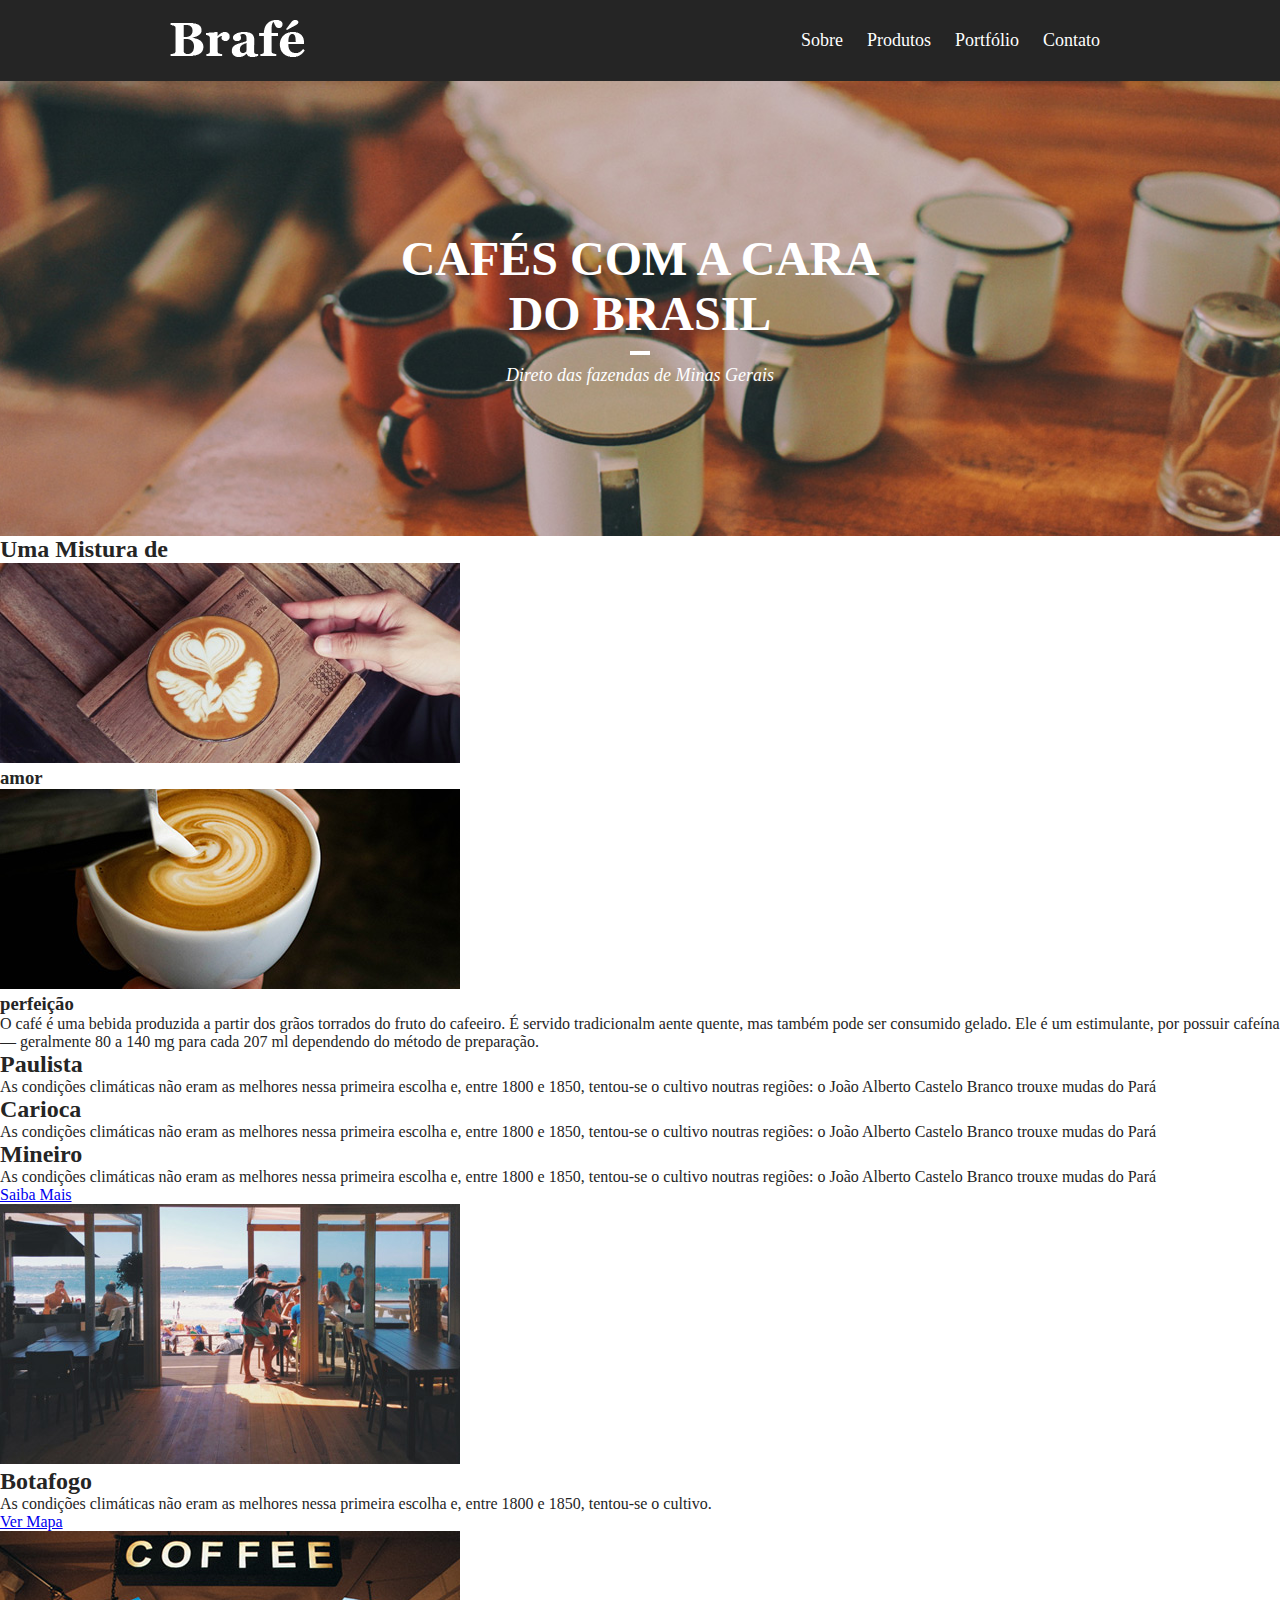
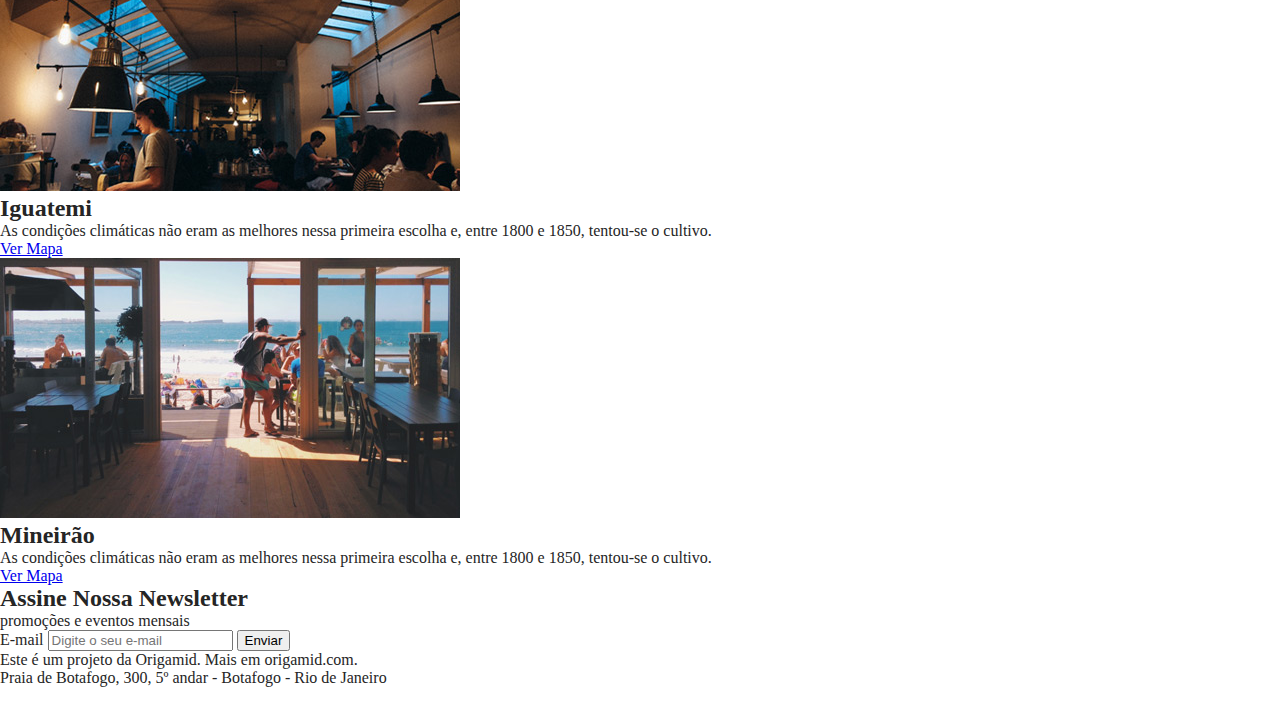
==== project2-web/index.html @ d0d97dfd "change css" ====
<!DOCTYPE html>
<html lang="pt-br">
<head>
    <meta charset="utf-8">
    <meta name="viewport" content="width=device-width, initial-scale=1.0">
    <link rel="stylesheet" type="text/css" href="css/style.css">
    <title>Brafé 1</title>
</head>
<body>
    <header class="menu">
        <div class="menu-container">
            <a href="#" class="menu-logo">
                <img src="img/brafe.png" alt="Brafé">
            </a>
            <nav class="menu-nav">
                <ul>
                    <li><a href="#">Sobre</a></li>
                    <li><a href="#">Produtos</a></li>
                    <li><a href="#">Portfólio</a></li>
                    <li><a href="#">Contato</a></li>
                </ul>
            </nav>
        </div>
    </header>

    <main class="intro">
        <h1>Cafés com a cara<br>do Brasil</h1>
        <p>Direto das fazendas de Minas Gerais</p>
    </main>

    <section>
        <h2>Uma Mistura de</h2>
        <div>
            <div>
                <img src="img/cafe-1.jpg" alt="">
                <h3>amor</h3>
            </div>
            <div>
                <img src="img/cafe-2.jpg" alt="">
                <h3>perfeição</h3>
            </div>
        </div>
        <p>O café é uma bebida produzida a partir dos grãos torrados do fruto do cafeeiro. É servido tradicionalm aente quente, mas também pode ser consumido gelado. Ele é um estimulante, por possuir cafeína — geralmente 80 a 140 mg para cada 207 ml dependendo do método de preparação.</p>
    </section>

    <section>
        <div>
            <div>
                <h2>Paulista</h2>
                <p>As condições climáticas não eram as melhores nessa primeira escolha e, entre 1800 e 1850, tentou-se o cultivo noutras regiões: o João Alberto Castelo Branco trouxe mudas do Pará</p>
            </div>
            <div>
                <h2>Carioca</h2>
                <p>As condições climáticas não eram as melhores nessa primeira escolha e, entre 1800 e 1850, tentou-se o cultivo noutras regiões: o João Alberto Castelo Branco trouxe mudas do Pará</p>
            </div>
            <div>
                <h2>Mineiro</h2>
                <p>As condições climáticas não eram as melhores nessa primeira escolha e, entre 1800 e 1850, tentou-se o cultivo noutras regiões: o João Alberto Castelo Branco trouxe mudas do Pará</p>
            </div>
            <a href="#">Saiba Mais</a>
        </div>
    </section>

    <section>
        <div>
            <img src="img/botafogo.jpg" alt="Brafé unidade Botafogo">
            <div>
                <h2>Botafogo</h2>
                <p>As condições climáticas não eram as melhores nessa primeira escolha e, entre 1800 e 1850, tentou-se o cultivo.</p>
                <a href="#">Ver Mapa</a>
            </div>
        </div>

        <div>
            <img src="img/iguatemi.jpg" alt="Brafé unidade Iguatemi">
            <div>
                <h2>Iguatemi</h2>
                <p>As condições climáticas não eram as melhores nessa primeira escolha e, entre 1800 e 1850, tentou-se o cultivo.</p>
                <a href="#">Ver Mapa</a>
            </div>
        </div>
        
        <div>
            <img src="img/botafogo.jpg" alt="Brafé unidade Mineirão">
            <div>
                <h2>Mineirão</h2>
                <p>As condições climáticas não eram as melhores nessa primeira escolha e, entre 1800 e 1850, tentou-se o cultivo.</p>
                <a href="#">Ver Mapa</a>
            </div>
        </div>
    </section>

    <section>
        <div>
            <div>
                <h2>Assine Nossa Newsletter</h2>
                <p>promoções e eventos mensais</p>
            </div>
            <form action="">
                <label for="E-mail">E-mail</label>
                <input type="text" placeholder="Digite o seu e-mail">
                <button type="submit">Enviar</button>
            </form>
        </div>
    </section>

    <footer>
        <div>
            <div>
                <p>Este é um projeto da Origamid. Mais em origamid.com.<br>Praia de Botafogo, 300, 5º andar - Botafogo - Rio de Janeiro</p>
                <img src="img/brafe.png" alt="Brafé">
            </div>
        </div>
    </footer>

</body>
</html>
---- project2-web/css/style.css ----
/* Reset */

body, h1, h2, h3, p, ul {
    padding: 0px;
    margin: 0px;
}

body {
    font-family: Georgia, 'Times New Roman', Times, serif;
    color: #252525;
}

/* Menu */

.menu {
    background: #252525;
    padding: 20px 0;
}

.menu-container {
   max-width: 960px;
   margin: 0 auto;
}

.menu-container::after, .menu-container::before {
    content: '';
    display: table;
    clear: both;
}

.menu-logo{
    display: block;
    float: left;
    margin-left: 10px;
}

.menu-nav {
    float: right;
    margin-right: 10px;
}

.menu-nav li {
    display: inline-block;
}

.menu-nav a {
    display: block;
    padding: 10px;
    text-decoration: none;
    color: #fff;
    font-size: 1.125em;
}

/* Intro */

.intro {
    background: url("../img/bg-intro.jpg") no-repeat center center;
    background-size: cover;
    padding: 150px 0;
    text-align: center;
    color: #FFF;
}

.intro h1 {
    text-transform: uppercase;
    font-size: 3em;
}

.intro h1::after {
    content: '';
    display: block;
    width: 20px;
    height: 4px;
    background: #FFF;
    margin: 10px auto;
}

.intro p {
    font-style: italic;
    font-size: 1.125em;
}
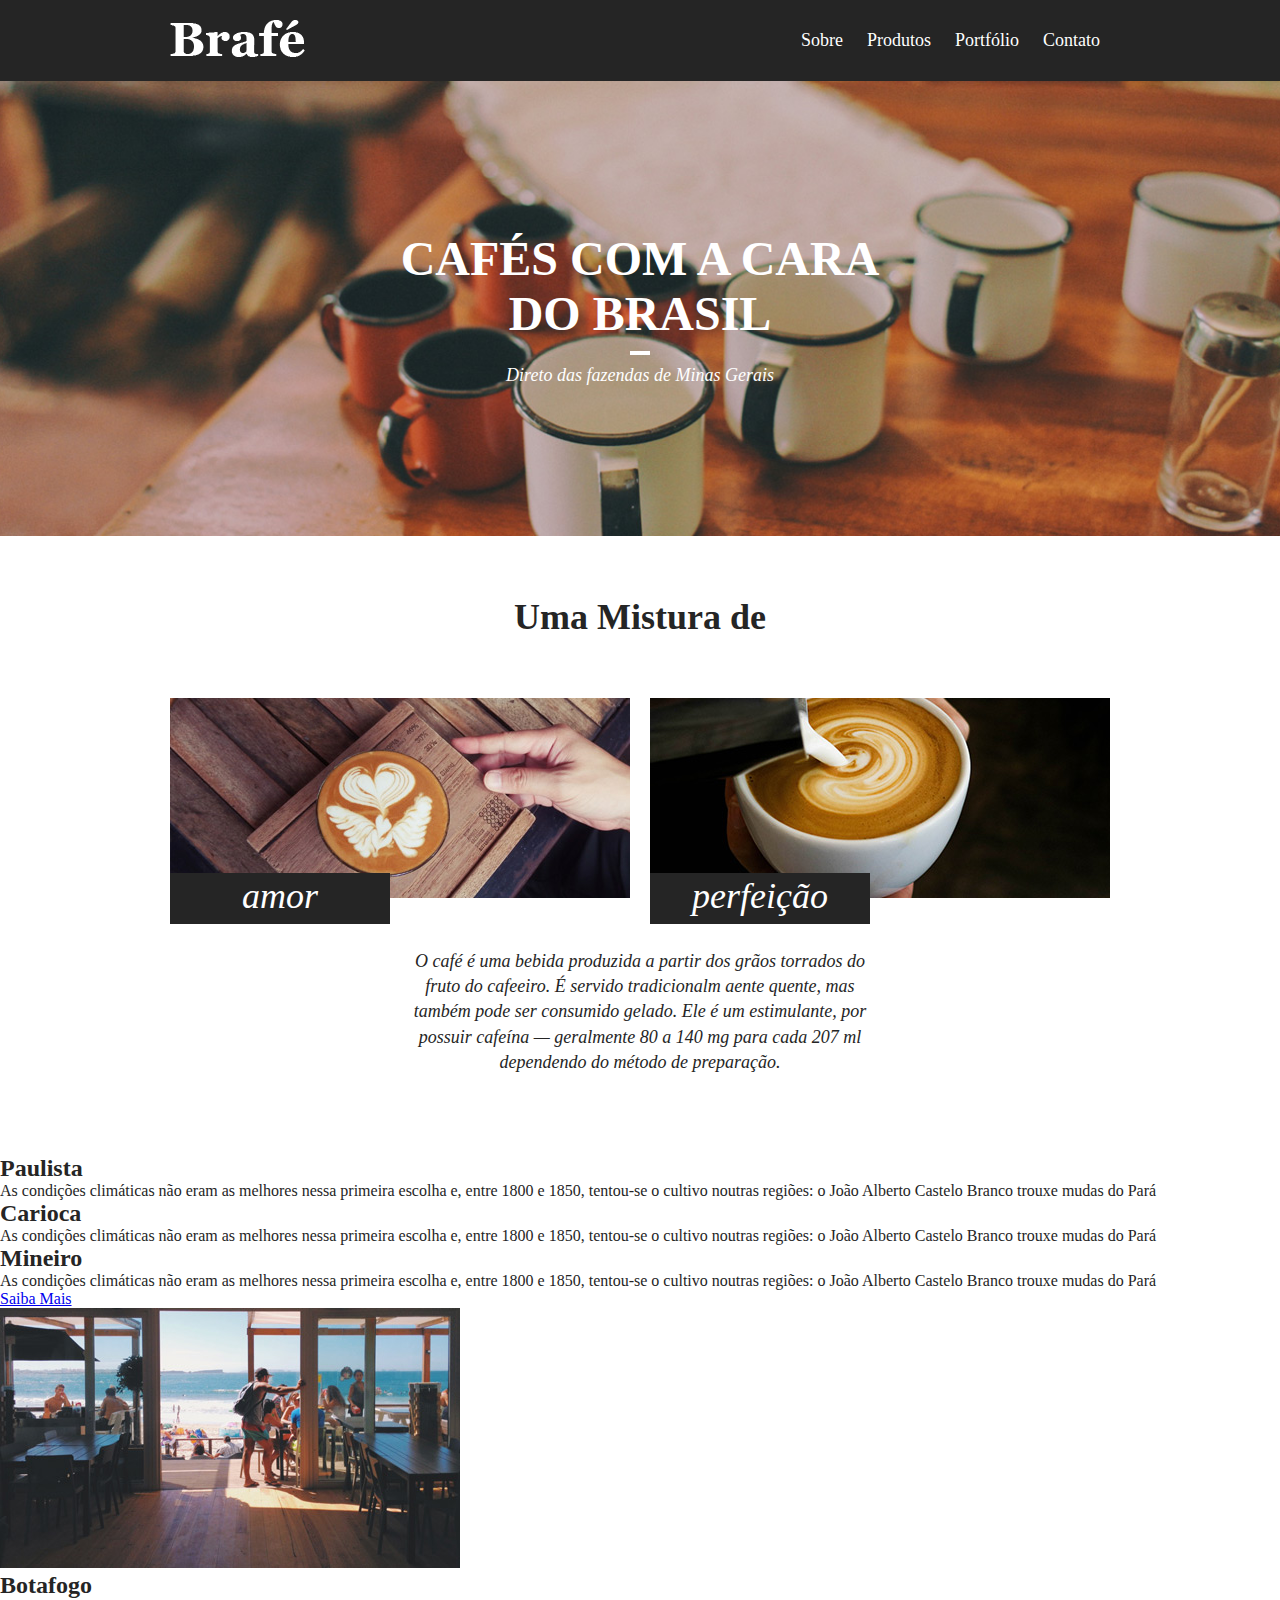
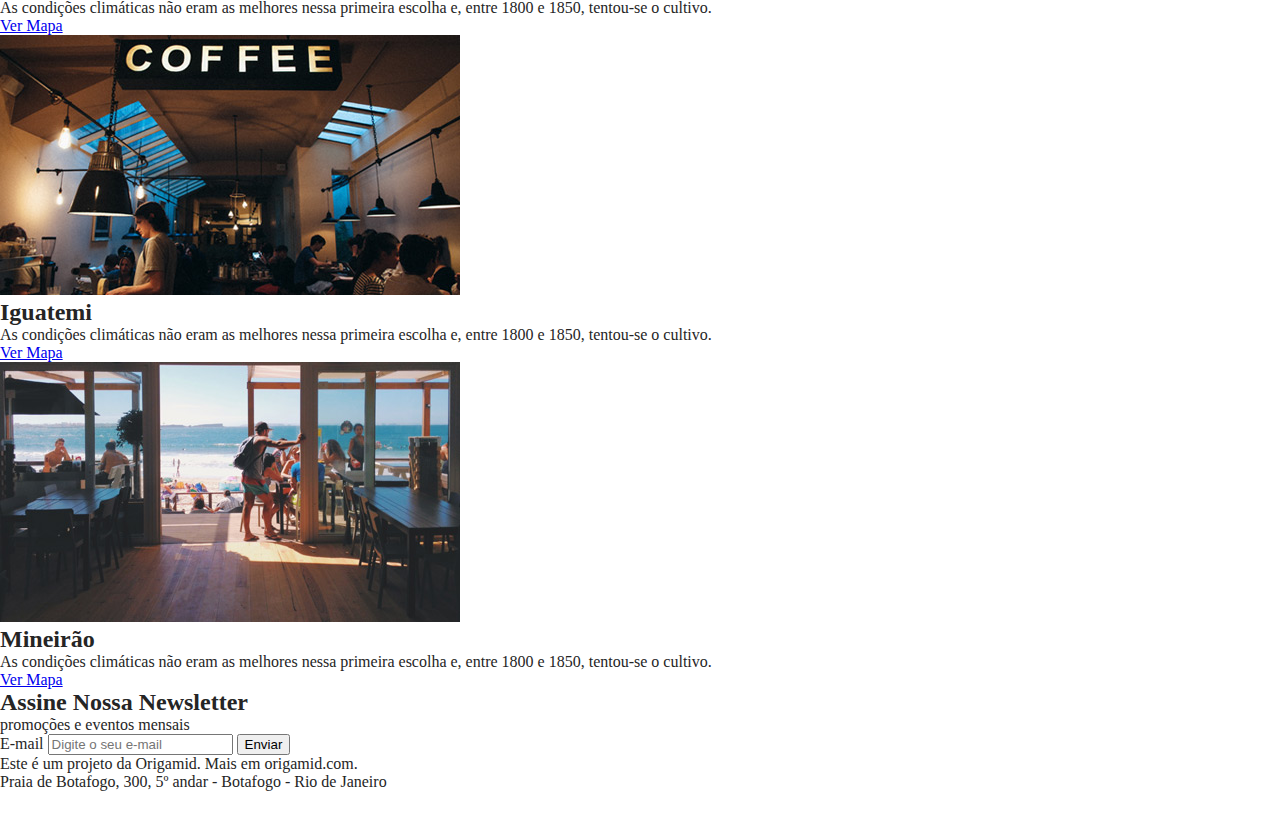
==== commit 5475ba0d: "style css" ====
--- a/project2-web/index.html
+++ b/project2-web/index.html
@@ -28,14 +28,14 @@
         <p>Direto das fazendas de Minas Gerais</p>
     </main>
 
-    <section>
+    <section class="sobre">
         <h2>Uma Mistura de</h2>
-        <div>
-            <div>
+        <div class="sobre-contaier">
+            <div class="sobre-item">
                 <img src="img/cafe-1.jpg" alt="">
                 <h3>amor</h3>
             </div>
-            <div>
+            <div class="sobre-item">
                 <img src="img/cafe-2.jpg" alt="">
                 <h3>perfeição</h3>
             </div>
--- a/project2-web/css/style.css
+++ b/project2-web/css/style.css
@@ -78,4 +78,64 @@
 .intro p {
     font-style: italic;
     font-size: 1.125em;
-}+}
+
+/* Sobre */
+
+.sobre {
+    padding: 60px 0;
+}
+
+.sobre-contaier  {
+    max-width: 960px;
+    margin: 0 auto;
+}
+
+.sobre-container::after, .sobre-container::before {
+    content: '';
+    display: table;
+    clear: both;
+}
+
+.sobre h2 {
+    text-align: center;
+    font-size: 2.25em;
+    margin-bottom: 60px;
+}
+
+.sobre-item {
+    width: 460px;
+    float: left;
+    margin: 0 10px;
+}
+
+.sobre-item img {
+    display: block;
+    max-width: 100%;
+}
+
+.sobre-item h3 {
+    font-size: 2.25em;
+    line-height: 1em;
+    background: #252525;
+    width: 220px;
+    color: #fff;
+    font-style: italic;
+    font-weight: normal;
+    text-align: center;
+    padding: 5px 0 10px 0;
+    top: -25px;
+    position: relative;
+}
+
+.sobre > p {
+    font-size: 1.125em;
+    line-height: 1.4em;
+    font-style: italic;
+    text-align: center;
+    margin: 20px auto;
+    max-width: 460px;
+}
+
+
+
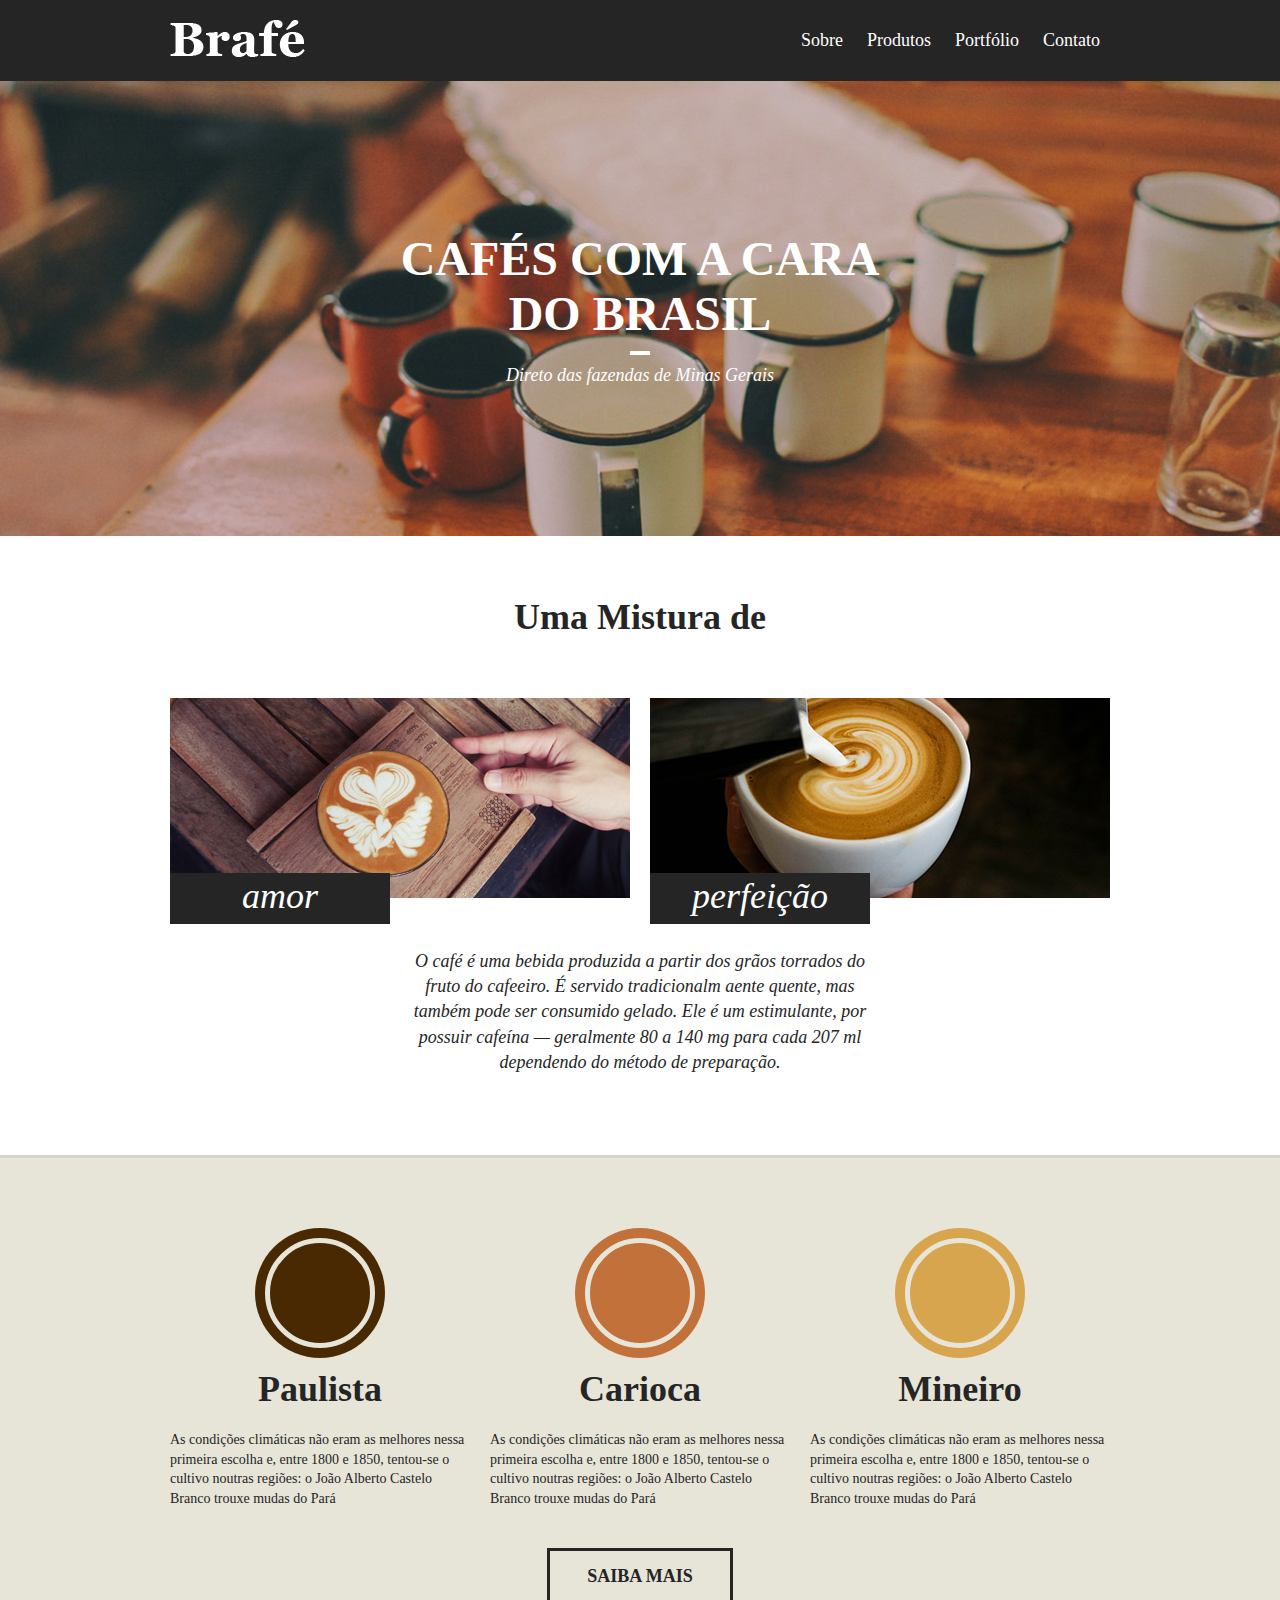
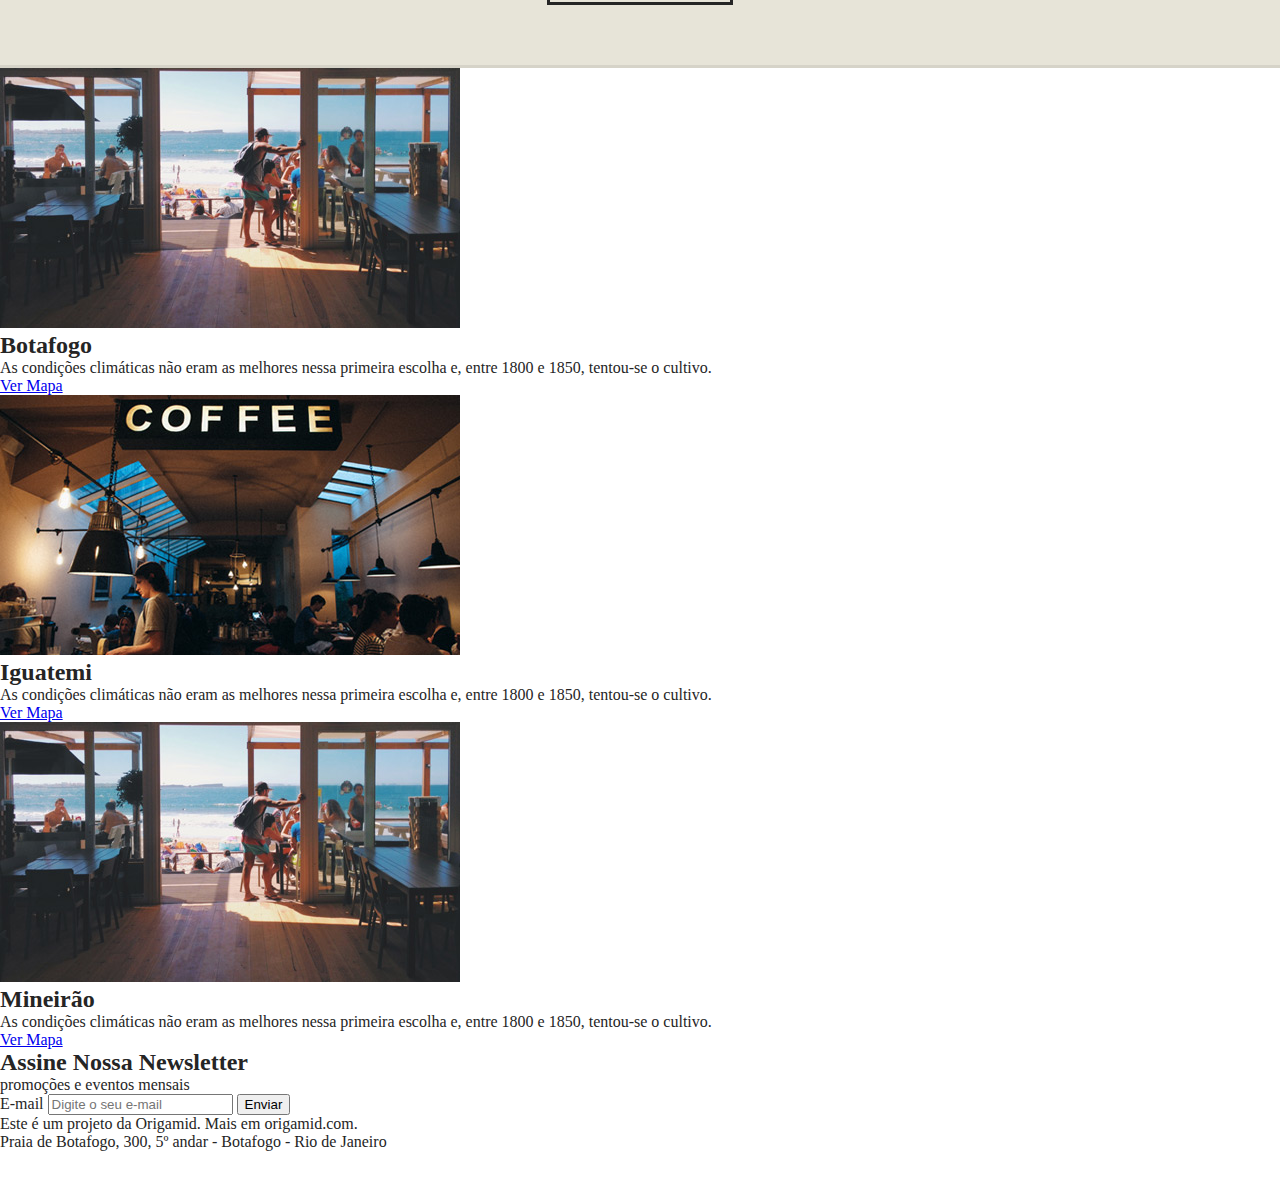
==== commit 8ebd4be6: "style produtos" ====
--- a/project2-web/index.html
+++ b/project2-web/index.html
@@ -43,22 +43,22 @@
         <p>O café é uma bebida produzida a partir dos grãos torrados do fruto do cafeeiro. É servido tradicionalm aente quente, mas também pode ser consumido gelado. Ele é um estimulante, por possuir cafeína — geralmente 80 a 140 mg para cada 207 ml dependendo do método de preparação.</p>
     </section>
 
-    <section>
-        <div>
-            <div>
-                <h2>Paulista</h2>
+    <section class="produtos">
+        <div class="produtos-container">
+            <div class="produtos-item">
+                <h2 class="produtos-paulista">Paulista</h2>
                 <p>As condições climáticas não eram as melhores nessa primeira escolha e, entre 1800 e 1850, tentou-se o cultivo noutras regiões: o João Alberto Castelo Branco trouxe mudas do Pará</p>
             </div>
-            <div>
-                <h2>Carioca</h2>
+            <div class="produtos-item">
+                <h2 class="produtos-carioca">Carioca</h2>
                 <p>As condições climáticas não eram as melhores nessa primeira escolha e, entre 1800 e 1850, tentou-se o cultivo noutras regiões: o João Alberto Castelo Branco trouxe mudas do Pará</p>
             </div>
-            <div>
-                <h2>Mineiro</h2>
+            <div class="produtos-item">
+                <h2 class="produtos-mineiro">Mineiro</h2>
                 <p>As condições climáticas não eram as melhores nessa primeira escolha e, entre 1800 e 1850, tentou-se o cultivo noutras regiões: o João Alberto Castelo Branco trouxe mudas do Pará</p>
-            </div>
-            <a href="#">Saiba Mais</a>
+            </div>            
         </div>
+        <a href="#" class="produtos-btn">Saiba Mais</a>
     </section>
 
     <section>
--- a/project2-web/css/style.css
+++ b/project2-web/css/style.css
@@ -83,7 +83,7 @@
 /* Sobre */
 
 .sobre {
-    padding: 60px 0;
+    padding: 60px 0;    
 }
 
 .sobre-contaier  {
@@ -124,7 +124,7 @@
     font-weight: normal;
     text-align: center;
     padding: 5px 0 10px 0;
-    top: -25px;
+    top: -25px;    
     position: relative;
 }
 
@@ -137,5 +137,80 @@
     max-width: 460px;
 }
 
-
-
+/* Produtos */
+
+.produtos {
+    background: #e7e4d8;
+    padding: 60px 0;
+    border-top: 3px solid #d6d3c8;
+    border-bottom: 3px solid #d6d3c8;
+}
+
+.produtos-container {
+    max-width: 960px;
+    margin: 0 auto;
+}
+
+.produtos-container::before,  .produtos-container::after {
+    content: '';
+    display: table;
+    clear: both;
+}
+
+.produtos-item {
+    width: 300px;
+    float: left;
+    margin: 0 10px 20px 10px;
+}
+
+.produtos-item h2 {
+    text-align: center;
+    font-size: 2.25em;
+    margin-bottom: 20px;
+}
+
+.produtos-item h2::before{
+    content: '';
+    display: block;
+    width: 100px;
+    height: 100px;
+    background: currentColor;
+    border-radius: 50%;
+    margin: 20px auto;
+    border: 5px solid #e7e4d8;
+    box-shadow: 0 0 0 10px currentColor;
+}
+
+h2.produtos-paulista::before {
+    color: #492901;
+}
+
+h2.produtos-carioca::before {
+    color: #c17139;
+}
+
+h2.produtos-mineiro::before {
+    color: #d7a54d;
+}
+
+.produtos-item p {
+    font-size: 0.875em;
+    line-height: 1.4em;
+}
+
+.produtos-btn {
+	width: 180px;
+	border: 3px solid #252525;
+	color: #252525;
+	text-decoration: none;
+	display: block;
+	margin: 20px auto 0 auto;
+	text-align: center;
+	font-size: 1.125em;
+	font-weight: bold;
+	text-transform: uppercase;
+	padding: 15px 0;
+}
+
+
+
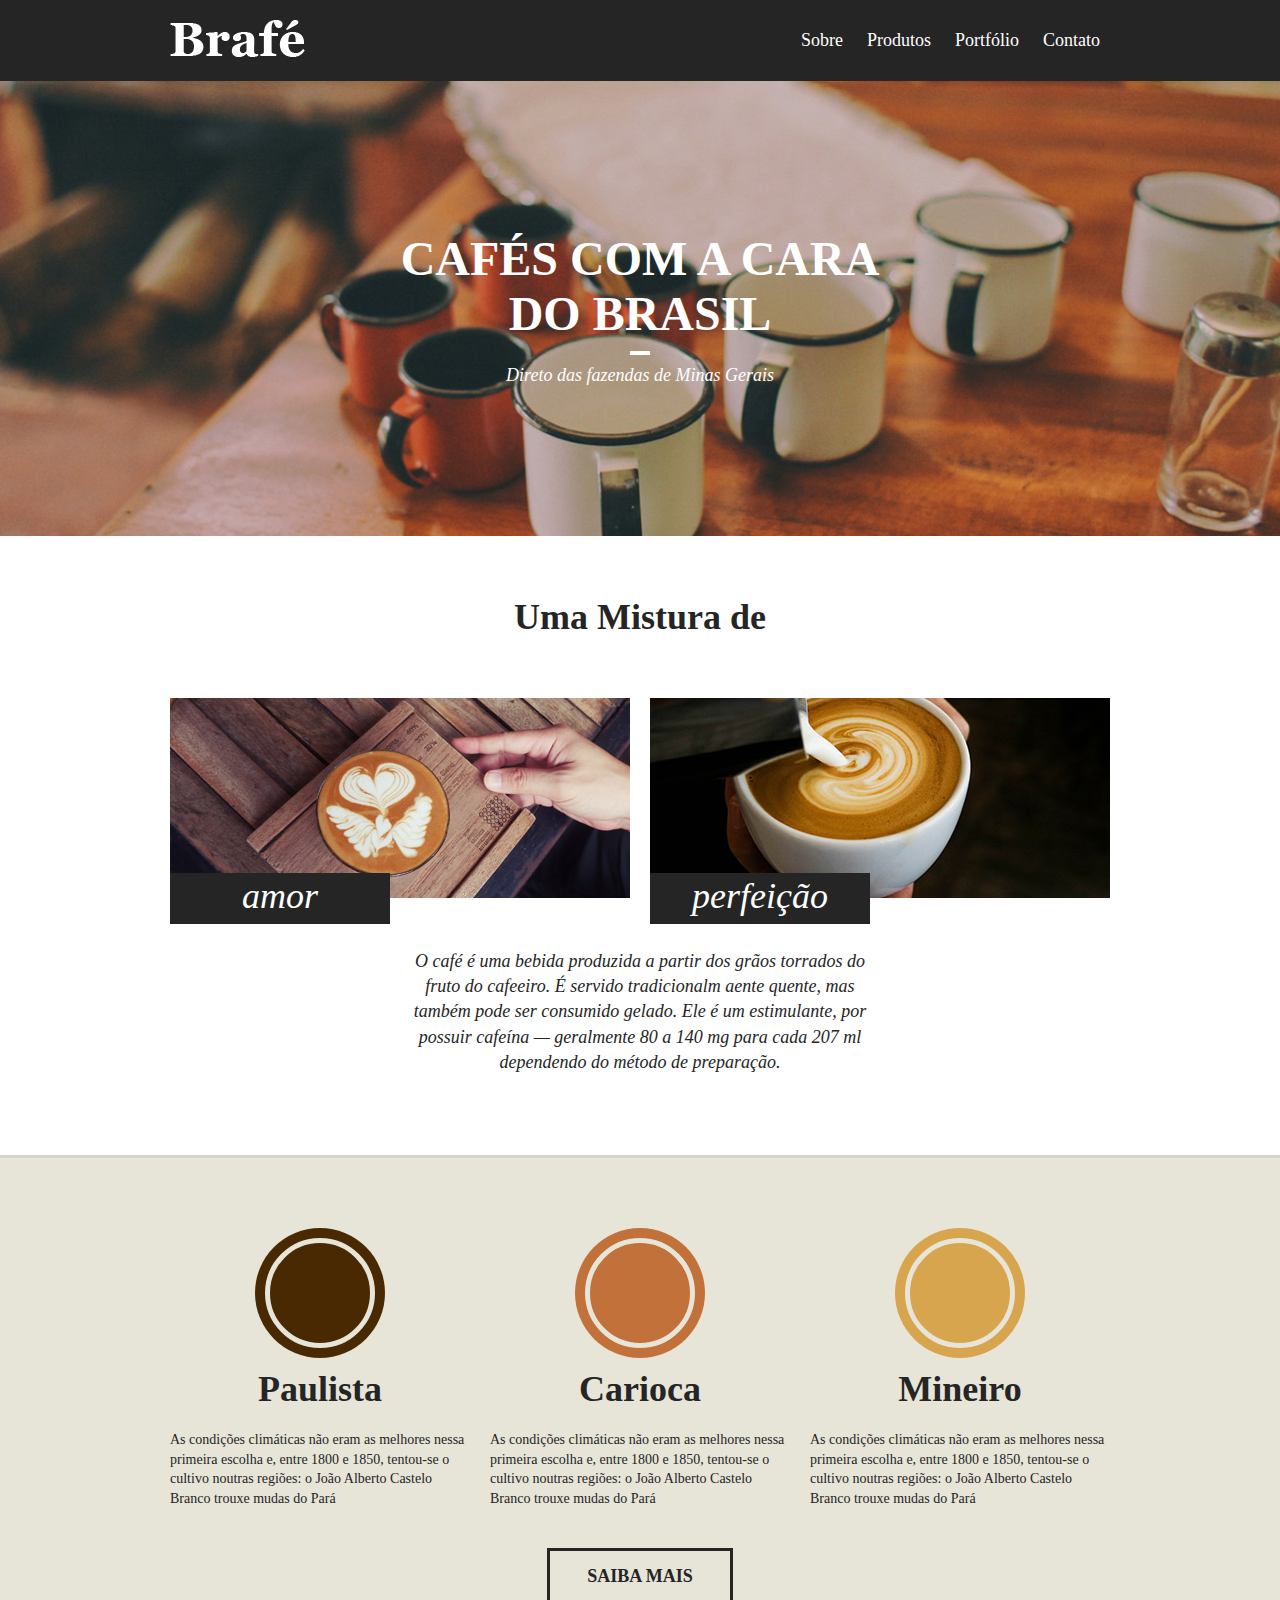
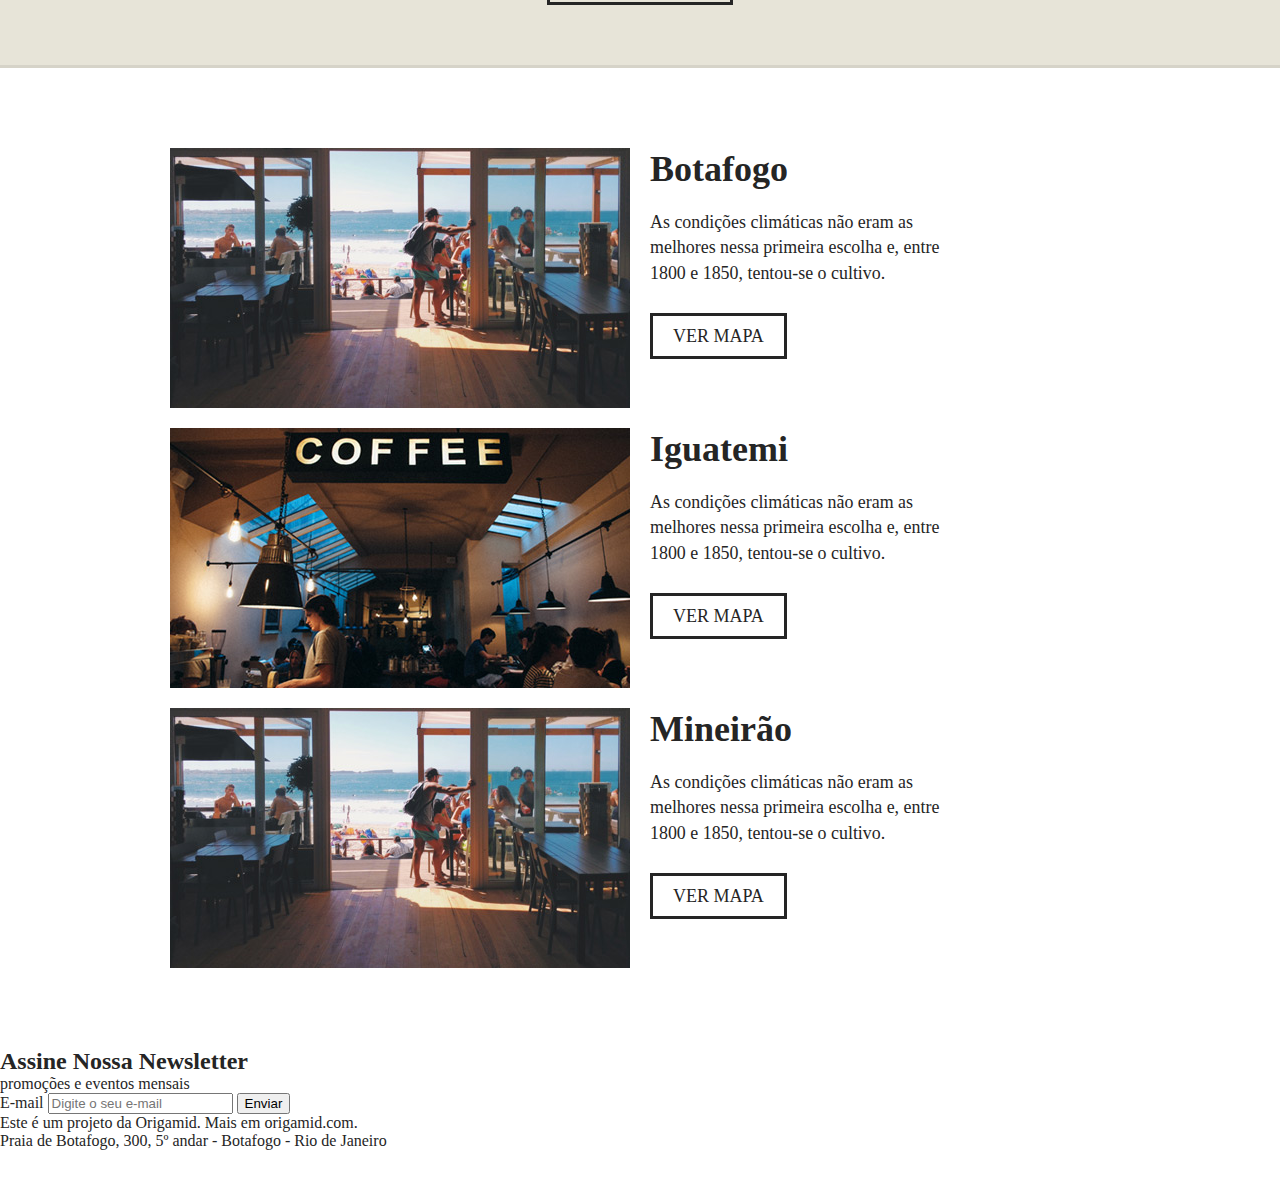
==== commit bc3f25a7: "local section style" ====
--- a/project2-web/index.html
+++ b/project2-web/index.html
@@ -61,8 +61,8 @@
         <a href="#" class="produtos-btn">Saiba Mais</a>
     </section>
 
-    <section>
-        <div>
+    <section class="locais">
+        <div class="locais-item">
             <img src="img/botafogo.jpg" alt="Brafé unidade Botafogo">
             <div>
                 <h2>Botafogo</h2>
@@ -71,7 +71,7 @@
             </div>
         </div>
 
-        <div>
+        <div class="locais-item">
             <img src="img/iguatemi.jpg" alt="Brafé unidade Iguatemi">
             <div>
                 <h2>Iguatemi</h2>
@@ -80,7 +80,7 @@
             </div>
         </div>
         
-        <div>
+        <div class="locais-item">
             <img src="img/botafogo.jpg" alt="Brafé unidade Mineirão">
             <div>
                 <h2>Mineirão</h2>
--- a/project2-web/css/style.css
+++ b/project2-web/css/style.css
@@ -212,5 +212,56 @@
 	padding: 15px 0;
 }
 
-
-
+/* Locais */
+
+.locais {
+    max-width: 960px;
+    margin: 0 auto;
+    padding: 60px 0;
+}
+
+.locais-item {
+    clear: both;
+    margin: 20px auto;
+}
+
+.locais-item::after, .locais-item > div::before {
+    content: '';
+    display: table;
+    clear: both;
+}
+
+.locais-item > div {
+    width: 460px;
+    float: left;
+    margin: 0 10px;
+}
+
+.locais-item img {
+    width: 460px;
+    display: block;
+    float: left;
+    margin: 0 10px;
+}
+
+.locais-item h2 {
+    font-size: 2.25em;
+    margin-bottom: 20px;
+}
+
+.locais-item p {
+    font-size: 1.12em;
+    line-height: 1.4em;
+    max-width: 320px;
+    margin-bottom: 40px;
+}
+
+.locais-item a {
+    font-size: 1.125em;
+    text-transform: uppercase;
+    text-decoration: none;
+    border: 3px solid;
+    color: #252525;
+    padding: 10px 20px;
+}
+
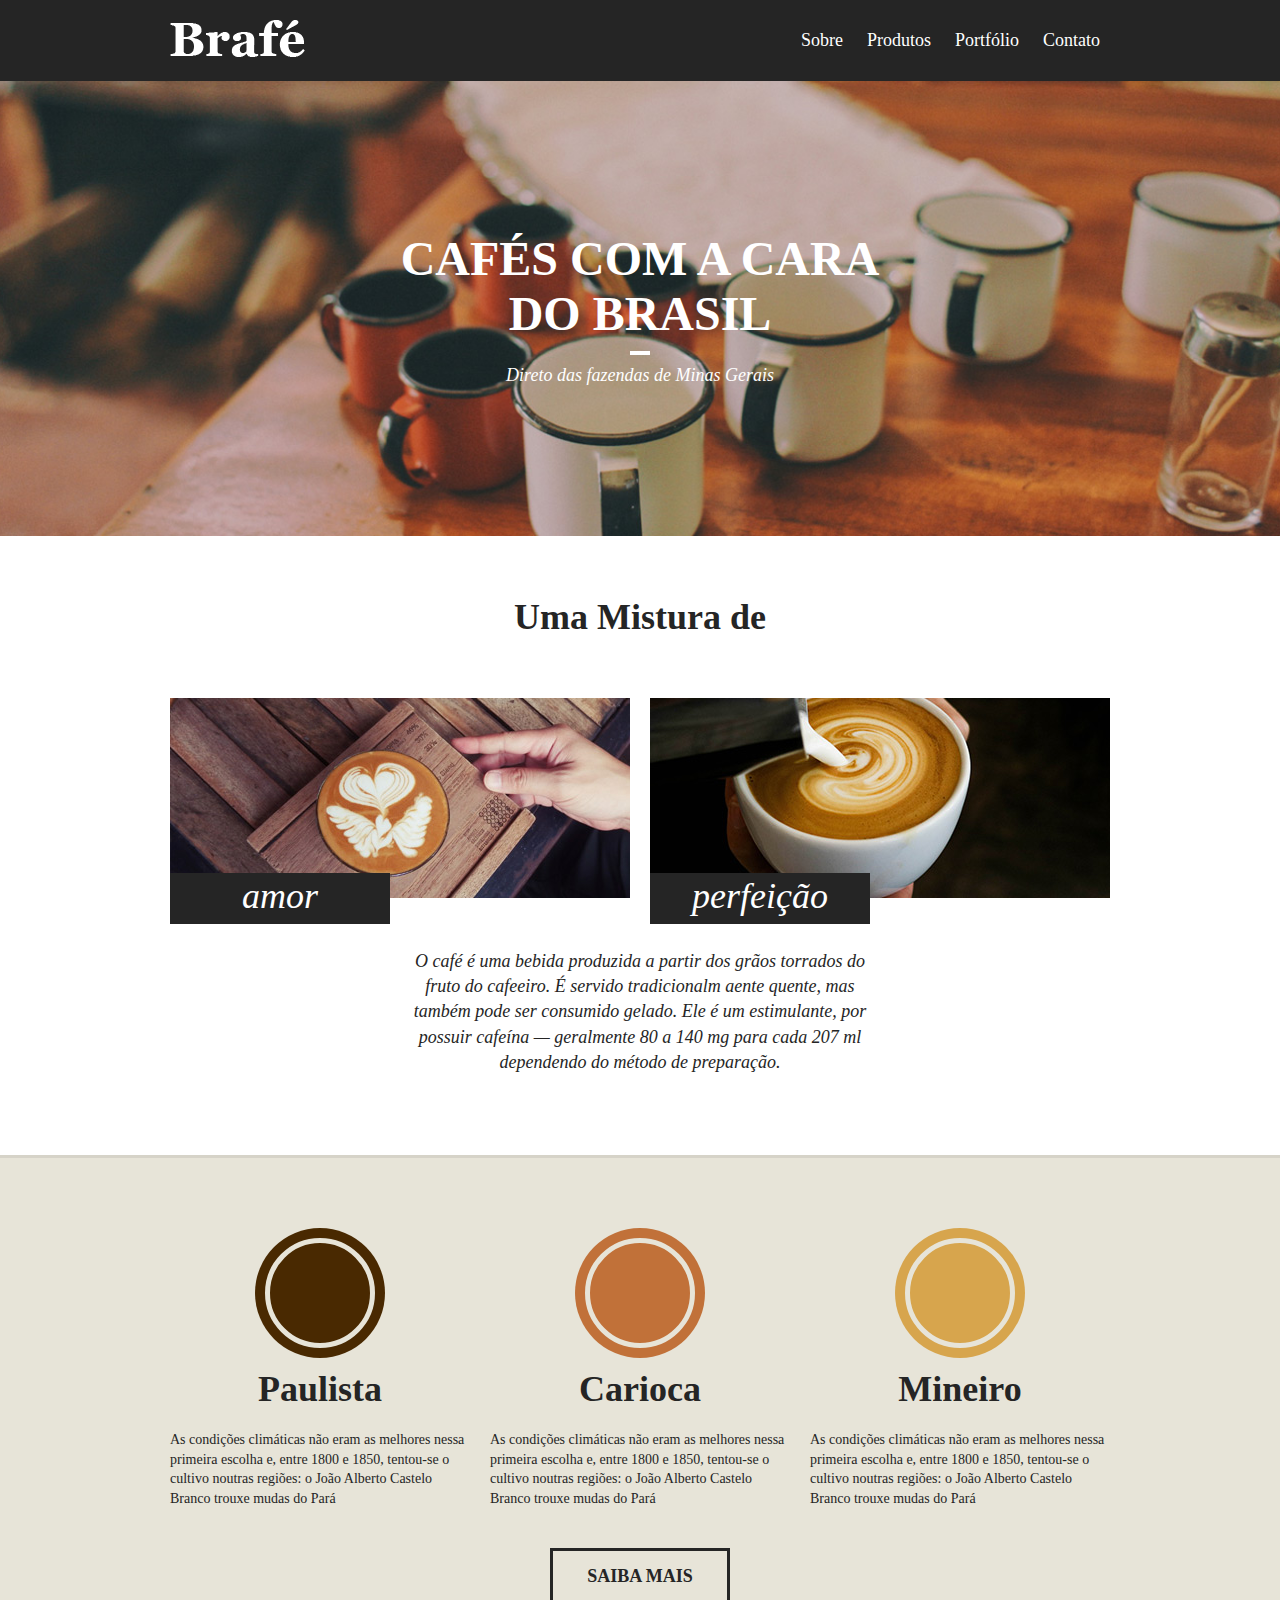
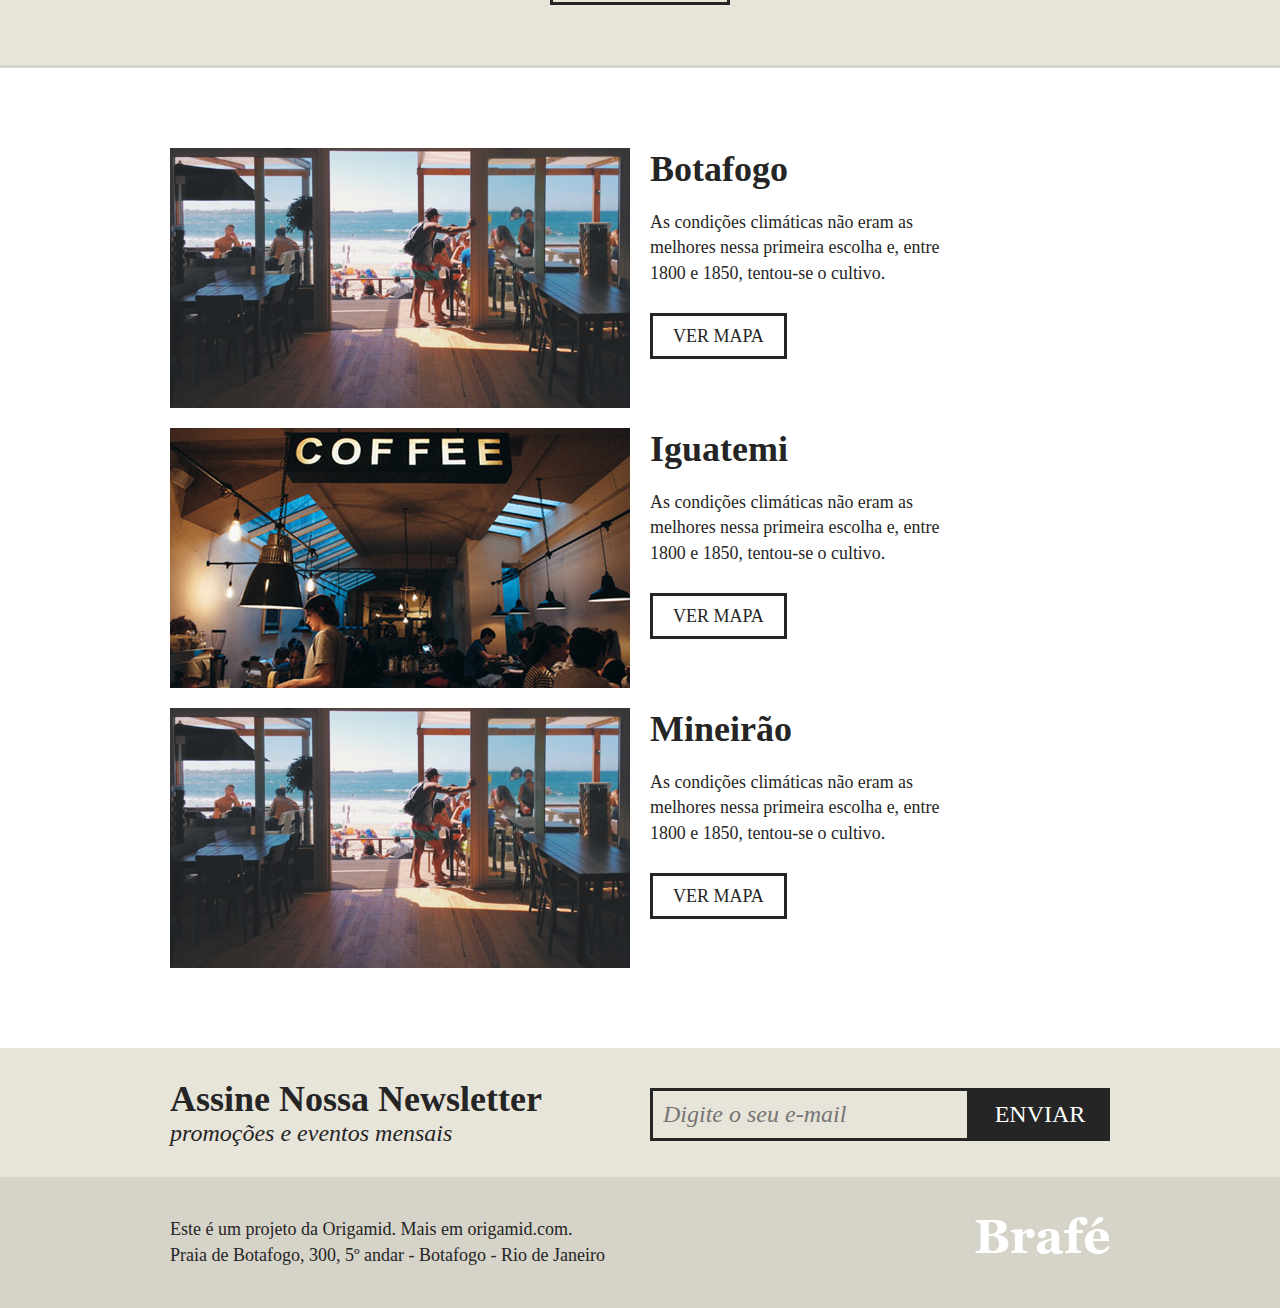
==== commit a7005c07: "footer section style" ====
--- a/project2-web/index.html
+++ b/project2-web/index.html
@@ -90,9 +90,9 @@
         </div>
     </section>
 
-    <section>
-        <div>
-            <div>
+    <section class="assine">
+        <div class="assine-container">
+            <div class="assine-info">
                 <h2>Assine Nossa Newsletter</h2>
                 <p>promoções e eventos mensais</p>
             </div>
@@ -104,8 +104,8 @@
         </div>
     </section>
 
-    <footer>
-        <div>
+    <footer class="footer">
+        <div class="footer-container">
             <div>
                 <p>Este é um projeto da Origamid. Mais em origamid.com.<br>Praia de Botafogo, 300, 5º andar - Botafogo - Rio de Janeiro</p>
                 <img src="img/brafe.png" alt="Brafé">
--- a/project2-web/css/style.css
+++ b/project2-web/css/style.css
@@ -8,6 +8,11 @@
 body {
     font-family: Georgia, 'Times New Roman', Times, serif;
     color: #252525;
+}
+
+
+* {
+    box-sizing: border-box;
 }
 
 /* Menu */
@@ -265,3 +270,100 @@
     padding: 10px 20px;
 }
 
+/* Assine */
+
+.assine {
+    background: #e7e4d9;
+    padding: 30px 0;
+}
+
+.assine-container {
+    max-width: 960px;
+    margin: 0 auto;
+}
+
+.assine-container::after, .assine-container::before {
+    content: '';
+    display: table;
+    clear: both;
+}
+
+.assine-info {
+    width: 460px;
+    margin: 0 10px;
+    float: left;
+}
+
+.assine-info h2 {
+    font-size: 2.25em;
+}
+
+.assine-info p {
+    font-size: 1.5em;
+    font-style: italic;
+}
+
+.assine form {
+    width: 460px;
+    margin: 10px 10px 0 10px;
+    float: left;
+}
+
+.assine form label {
+    display: none;
+}
+
+.assine input {
+    width: 320px;
+    border: 3px solid #252525;
+    background: none;
+    font-size: 1.5em;
+    font-style: italic;
+    font-family: Georgia, 'Times New Roman', Times, serif;
+    padding: 10px;
+    float: left;
+}
+
+.assine button {
+    background: #252525;
+    border: none;
+    font-family: Georgia, 'Times New Roman', Times, serif;
+    text-transform: uppercase;
+    font-size: 1.5em;
+    width: 140px;
+    padding: 13px 0;
+    color: #fff;
+    cursor: pointer;
+}
+
+/* Footer */
+
+.footer {
+    background: #d6d3c8;
+    padding: 40px 0;
+}
+
+.footer-container {
+    max-width: 960px;
+    margin: 0 auto;
+}
+
+.footer-container::after, .footer-container::before {
+    content: '';
+    display: table;
+    clear: both;
+}
+
+.footer p {
+    float: left;
+    margin: 0 10px;
+    font-size: 1.125em;
+    line-height: 1.4em;
+}
+
+.footer img {
+    float: right;
+    margin: 0 10px;
+    display: block;
+}
+
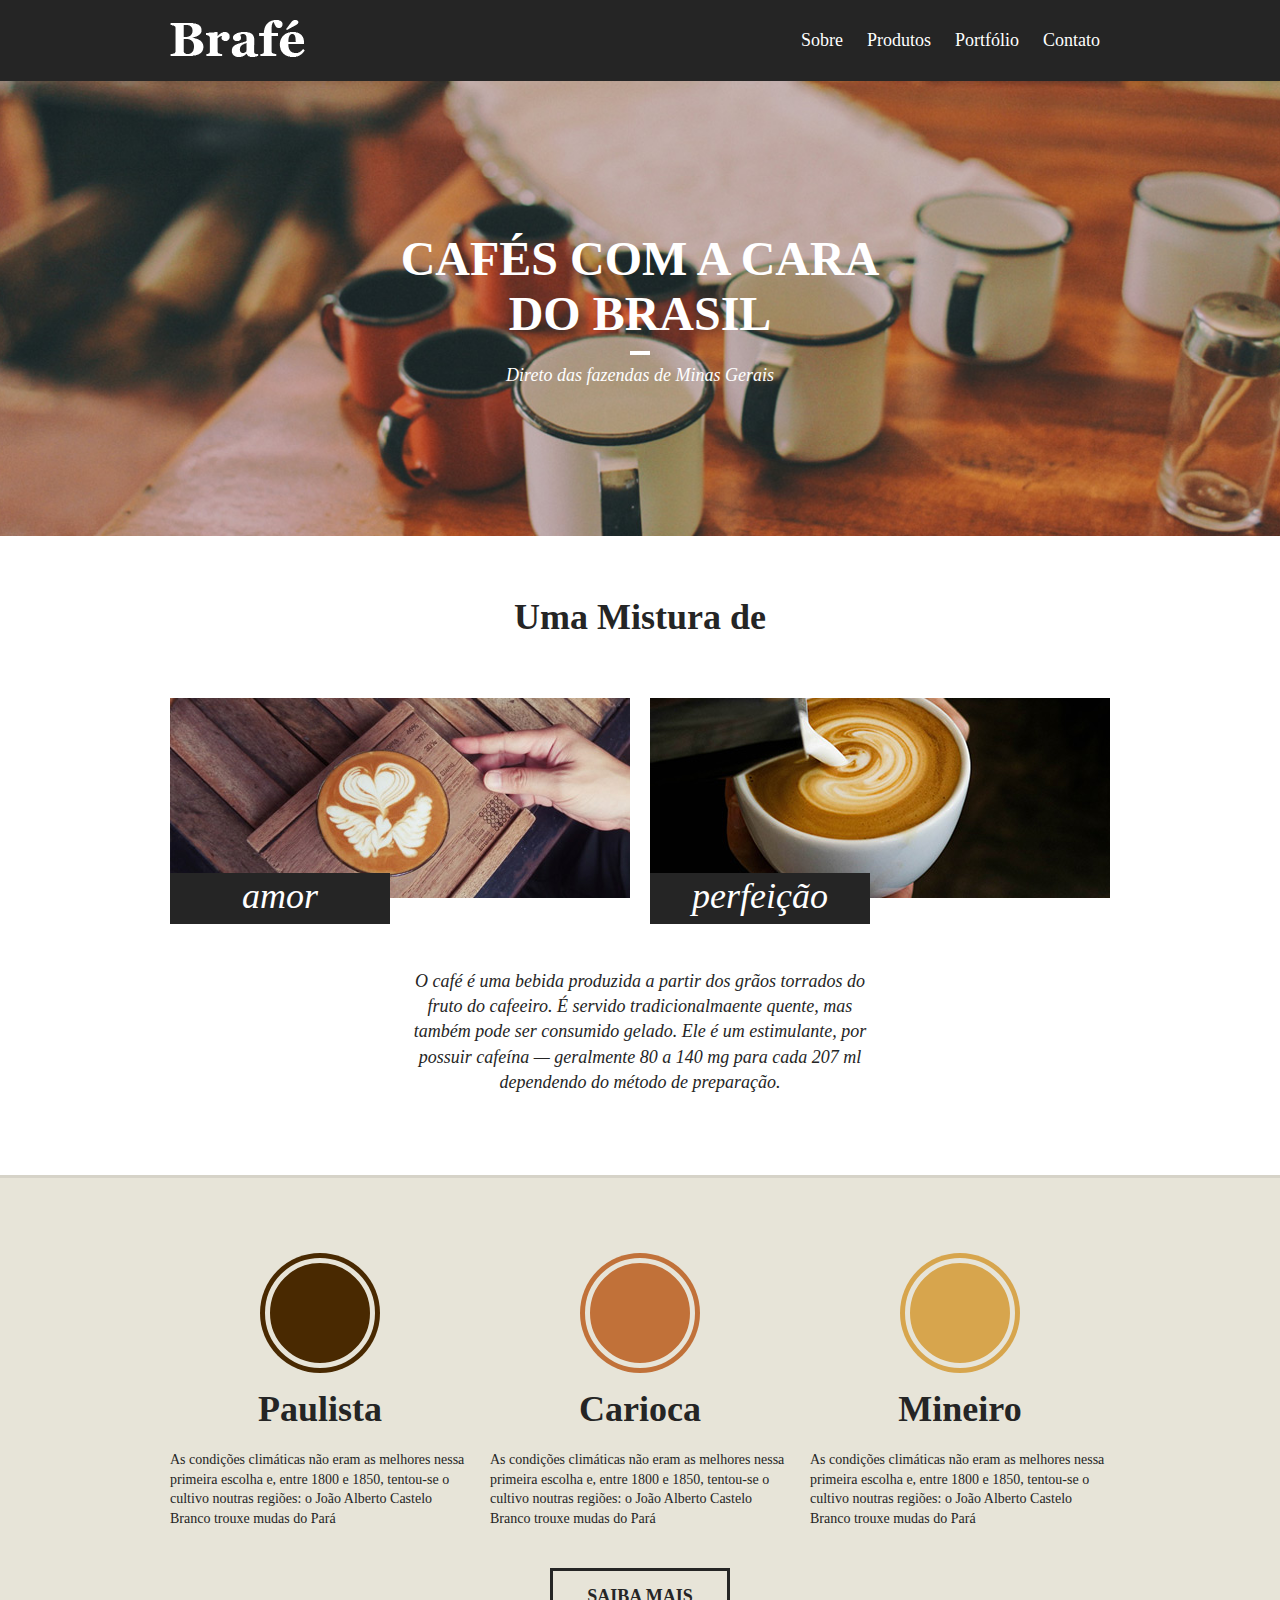
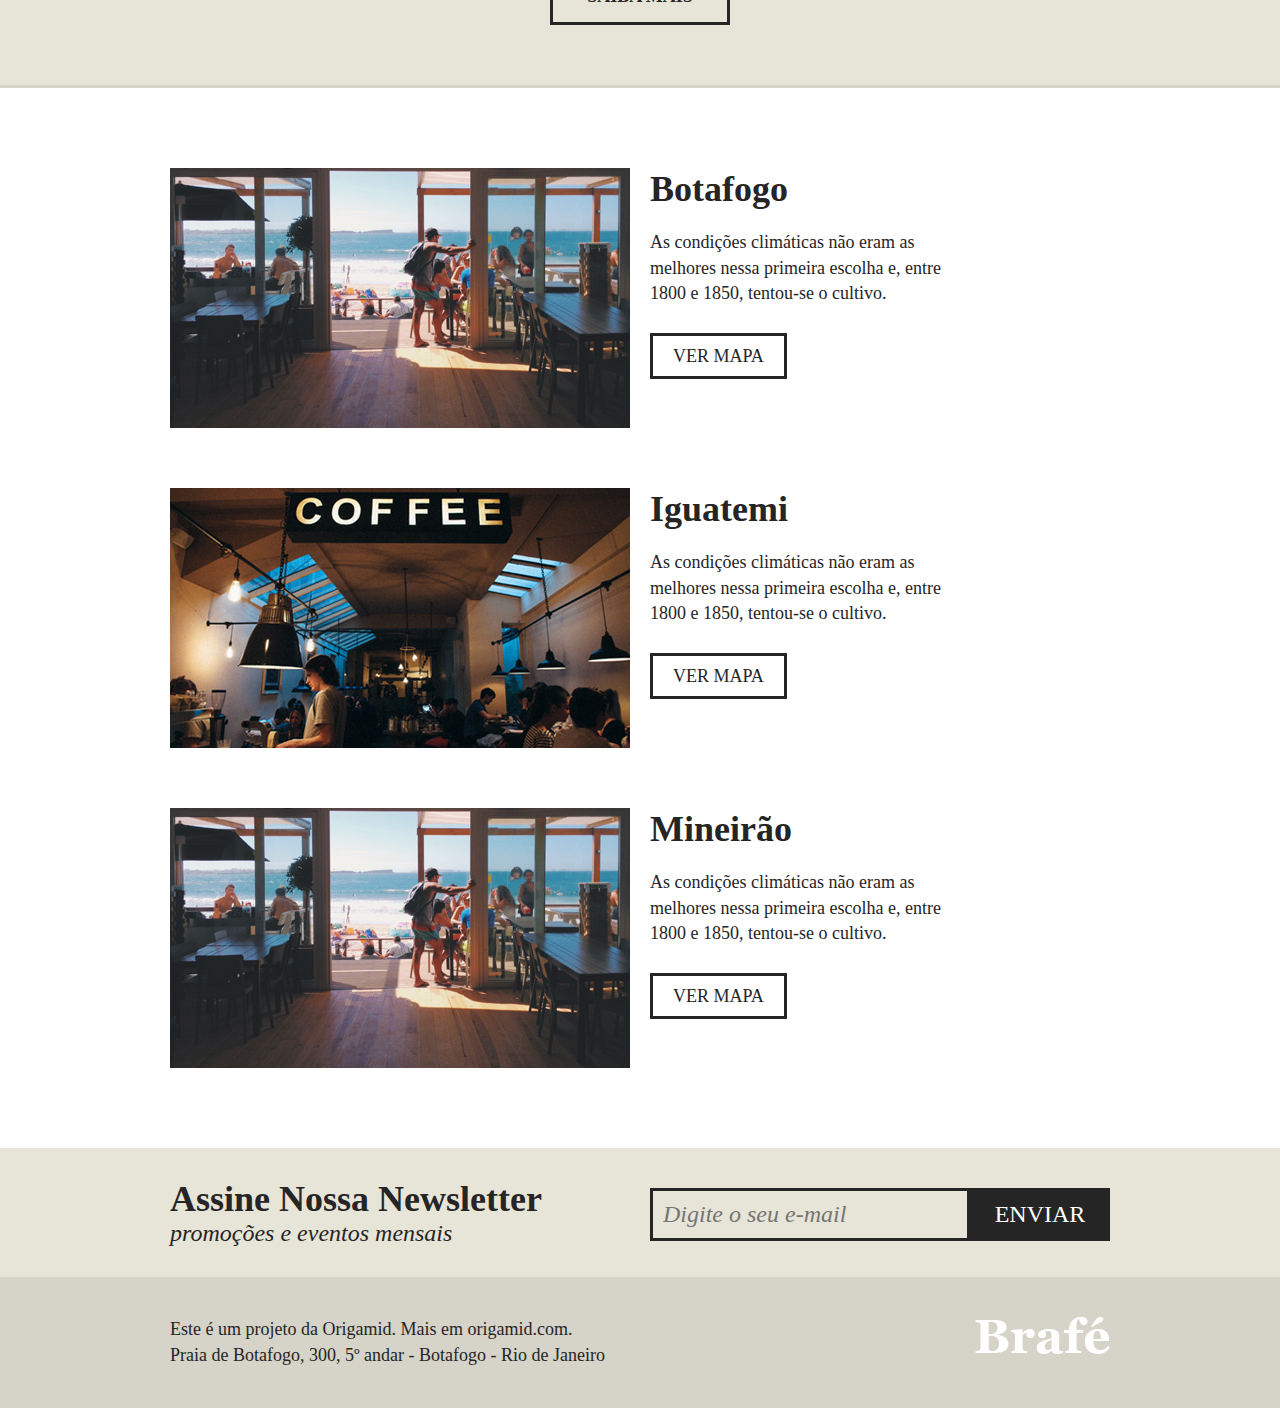
==== commit c3eca1b8: "responsive layout" ====
--- a/project2-web/index.html
+++ b/project2-web/index.html
@@ -29,19 +29,19 @@
     </main>
 
     <section class="sobre">
-        <h2>Uma Mistura de</h2>
-        <div class="sobre-contaier">
-            <div class="sobre-item">
-                <img src="img/cafe-1.jpg" alt="">
-                <h3>amor</h3>
-            </div>
-            <div class="sobre-item">
-                <img src="img/cafe-2.jpg" alt="">
-                <h3>perfeição</h3>
-            </div>
-        </div>
-        <p>O café é uma bebida produzida a partir dos grãos torrados do fruto do cafeeiro. É servido tradicionalm aente quente, mas também pode ser consumido gelado. Ele é um estimulante, por possuir cafeína — geralmente 80 a 140 mg para cada 207 ml dependendo do método de preparação.</p>
-    </section>
+		<h2>Uma Mistura de</h2>
+		<div class="sobre-container">
+			<div class="sobre-item">
+				<img src="img/cafe-1.jpg">
+				<h3>amor</h3>
+			</div>
+			<div class="sobre-item">
+				<img src="img/cafe-2.jpg">
+				<h3>perfeição</h3>
+			</div>
+		</div>
+		<p>O café é uma bebida produzida a partir dos grãos torrados do fruto do cafeeiro. É servido tradicionalmaente quente, mas também pode ser consumido gelado. Ele é um estimulante, por possuir cafeína — geralmente 80 a 140 mg para cada 207 ml dependendo do método de preparação.</p>
+	</section>
 
     <section class="produtos">
         <div class="produtos-container">
--- a/project2-web/css/style.css
+++ b/project2-web/css/style.css
@@ -1,206 +1,246 @@
+/*
+Breakpoints
+
+960
+
+740
+
+*/
+
 /* Reset */
 
 body, h1, h2, h3, p, ul {
-    padding: 0px;
-    margin: 0px;
+	padding: 0px;
+	margin: 0px;
 }
 
 body {
-    font-family: Georgia, 'Times New Roman', Times, serif;
-    color: #252525;
-}
-
+	font-family: Georgia, serif;
+	color: #252525;
+}
 
 * {
-    box-sizing: border-box;
+	box-sizing: border-box;
 }
 
 /* Menu */
 
 .menu {
-    background: #252525;
-    padding: 20px 0;
+	background: #252525;
+	padding: 20px 0;
 }
 
 .menu-container {
-   max-width: 960px;
-   margin: 0 auto;
+	max-width: 960px;
+	margin: 0 auto;
 }
 
 .menu-container::after, .menu-container::before {
-    content: '';
-    display: table;
-    clear: both;
-}
-
-.menu-logo{
-    display: block;
-    float: left;
-    margin-left: 10px;
+	content: '';
+	display: table;
+	clear: both;
+}
+
+a.menu-logo {
+	display: block;
+	float: left;
+	margin-left: 10px;
 }
 
 .menu-nav {
-    float: right;
-    margin-right: 10px;
+	float: right;
+	margin-right: 10px;
 }
 
 .menu-nav li {
-    display: inline-block;
+	display: inline-block;
 }
 
 .menu-nav a {
-    display: block;
-    padding: 10px;
-    text-decoration: none;
-    color: #fff;
-    font-size: 1.125em;
+	display: block;
+	padding: 10px;
+	text-decoration: none;
+	color: #fff;
+	font-size: 1.125em;
+}
+
+@media (max-width: 739px) {
+	.menu-nav {
+		float: none;
+		clear: both;
+	}
 }
 
 /* Intro */
 
 .intro {
-    background: url("../img/bg-intro.jpg") no-repeat center center;
-    background-size: cover;
-    padding: 150px 0;
-    text-align: center;
-    color: #FFF;
+	background: url('../img/bg-intro.jpg') no-repeat center center;
+	background-size: cover;
+	padding: 150px 0;
+	text-align: center;
+	color: #fff;
 }
 
 .intro h1 {
-    text-transform: uppercase;
-    font-size: 3em;
+	text-transform: uppercase;
+	font-size: 3em;
 }
 
 .intro h1::after {
-    content: '';
-    display: block;
-    width: 20px;
-    height: 4px;
-    background: #FFF;
-    margin: 10px auto;
+	content: '';
+	display: block;
+	width: 20px;
+	height: 4px;
+	background: #fff;
+	margin: 10px auto;
 }
 
 .intro p {
-    font-style: italic;
-    font-size: 1.125em;
+	font-style: italic;
+	font-size: 1.125em;
+}
+
+@media (max-width: 739px) {
+	.intro {
+		padding: 60px 0;
+	}
 }
 
 /* Sobre */
 
 .sobre {
-    padding: 60px 0;    
-}
-
-.sobre-contaier  {
-    max-width: 960px;
-    margin: 0 auto;
+	padding: 60px 0;
+}
+
+.sobre-container {
+	max-width: 960px;
+	margin: 0 auto;
 }
 
 .sobre-container::after, .sobre-container::before {
-    content: '';
-    display: table;
-    clear: both;
+	content: '';
+	display: table;
+	clear: both;
 }
 
 .sobre h2 {
-    text-align: center;
-    font-size: 2.25em;
-    margin-bottom: 60px;
+	text-align: center;
+	font-size: 2.25em;
+	margin-bottom: 60px;
 }
 
 .sobre-item {
-    width: 460px;
-    float: left;
-    margin: 0 10px;
+	width: 460px;
+	float: left;
+	margin: 0 10px;
 }
 
 .sobre-item img {
-    display: block;
-    max-width: 100%;
+	display: block;
+	max-width: 100%;
 }
 
 .sobre-item h3 {
-    font-size: 2.25em;
-    line-height: 1em;
-    background: #252525;
-    width: 220px;
-    color: #fff;
-    font-style: italic;
-    font-weight: normal;
-    text-align: center;
-    padding: 5px 0 10px 0;
-    top: -25px;    
-    position: relative;
+	font-size: 2.25em;
+	line-height: 1em;
+	background: #252525;
+	width: 220px;
+	color: #fff;
+	font-style: italic;
+	font-weight: normal;
+	text-align: center;
+	padding: 5px 0 10px 0;
+	top: -25px;
+	position: relative;
 }
 
 .sobre > p {
-    font-size: 1.125em;
-    line-height: 1.4em;
-    font-style: italic;
-    text-align: center;
-    margin: 20px auto;
-    max-width: 460px;
+	font-size: 1.125em;
+	line-height: 1.4em;
+	font-style: italic;
+	text-align: center;
+	margin: 20px auto;
+	max-width: 460px;
+}
+
+@media (min-width: 740px) and (max-width: 980px) {
+	.sobre-container {
+		max-width: 720px;
+	}
+	.sobre-item {
+		width: 340px;
+	}
+}
+
+@media (max-width: 739px) {
+	.sobre-container {
+		max-width: 300px;
+	}
+	.sobre-item {
+		width: 300px;
+		margin: 0 auto;
+	}
 }
 
 /* Produtos */
 
 .produtos {
-    background: #e7e4d8;
-    padding: 60px 0;
-    border-top: 3px solid #d6d3c8;
-    border-bottom: 3px solid #d6d3c8;
+	background: #e7e4d8;
+	padding: 60px 0;
+	border-top: 3px solid #d6d3c8;
+	border-bottom: 3px solid #d6d3c8;
 }
 
 .produtos-container {
-    max-width: 960px;
-    margin: 0 auto;
-}
-
-.produtos-container::before,  .produtos-container::after {
-    content: '';
-    display: table;
-    clear: both;
+	max-width: 960px;
+	margin: 0 auto;
+}
+
+.produtos-container::before, .produtos-container::after {
+	content: '';
+	display: table;
+	clear: both;
 }
 
 .produtos-item {
-    width: 300px;
-    float: left;
-    margin: 0 10px 20px 10px;
+	width: 300px;
+	float: left;
+	margin: 0 10px 20px 10px;
 }
 
 .produtos-item h2 {
-    text-align: center;
-    font-size: 2.25em;
-    margin-bottom: 20px;
-}
-
-.produtos-item h2::before{
-    content: '';
-    display: block;
-    width: 100px;
-    height: 100px;
-    background: currentColor;
-    border-radius: 50%;
-    margin: 20px auto;
-    border: 5px solid #e7e4d8;
-    box-shadow: 0 0 0 10px currentColor;
+	text-align: center;
+	font-size: 2.25em;
+	margin-bottom: 20px;
+}
+
+.produtos-item h2::before {
+	content: '';
+	display: block;
+	width: 100px;
+	height: 100px;
+	background: currentColor;
+	border-radius: 50%;
+	margin: 20px auto;
+	border: 5px solid #e7e4d8;
+	box-shadow: 0 0 0 5px currentColor;
 }
 
 h2.produtos-paulista::before {
-    color: #492901;
+	color: #492901;
 }
 
 h2.produtos-carioca::before {
-    color: #c17139;
+	color: #c17139;
 }
 
 h2.produtos-mineiro::before {
-    color: #d7a54d;
+	color: #d7a54d;
 }
 
 .produtos-item p {
-    font-size: 0.875em;
-    line-height: 1.4em;
+	font-size: 0.875em;
+	line-height: 1.4em;
 }
 
 .produtos-btn {
@@ -217,153 +257,182 @@
 	padding: 15px 0;
 }
 
+@media (min-width: 740px) and (max-width: 980px) {
+	.produtos-container {
+		max-width: 720px;
+	}
+	.produtos-item {
+		width: 220px;
+	}
+}
+
+@media (max-width: 739px) {
+	.produtos-container {
+		max-width: 300px;
+	}
+	.produtos-item {
+		margin: 0 auto 20px auto;
+	}
+}
+
 /* Locais */
 
 .locais {
-    max-width: 960px;
-    margin: 0 auto;
-    padding: 60px 0;
+	max-width: 960px;
+	margin: 0 auto;
+	padding: 20px 0;
 }
 
 .locais-item {
-    clear: both;
-    margin: 20px auto;
-}
-
-.locais-item::after, .locais-item > div::before {
-    content: '';
-    display: table;
-    clear: both;
+	clear: both;
+	margin: 60px auto;
+}
+
+.locais-item::after, .locais-item::before {
+	display: table;
+	content: '';
+	clear: both;
+}
+
+.locais-item img {
+	width: 460px;
+	display: block;
+	float: left;
+	margin: 0 10px;
 }
 
 .locais-item > div {
-    width: 460px;
-    float: left;
-    margin: 0 10px;
-}
-
-.locais-item img {
-    width: 460px;
-    display: block;
-    float: left;
-    margin: 0 10px;
+	width: 460px;
+	float: left;
+	margin: 0 10px;
 }
 
 .locais-item h2 {
-    font-size: 2.25em;
-    margin-bottom: 20px;
+	font-size: 2.25em;
+	margin-bottom: 20px;
 }
 
 .locais-item p {
-    font-size: 1.12em;
-    line-height: 1.4em;
-    max-width: 320px;
-    margin-bottom: 40px;
+	font-size: 1.125em;
+	line-height: 1.4em;
+	max-width: 320px;
+	margin-bottom: 40px;
 }
 
 .locais-item a {
-    font-size: 1.125em;
-    text-transform: uppercase;
-    text-decoration: none;
-    border: 3px solid;
-    color: #252525;
-    padding: 10px 20px;
+	font-size: 1.125em;
+	text-transform: uppercase;
+	text-decoration: none;
+	border: 3px solid;
+	color: #252525;
+	padding: 10px 20px;
 }
 
 /* Assine */
 
 .assine {
-    background: #e7e4d9;
-    padding: 30px 0;
+	background: #e7e4d8;
+	padding: 30px 0;
 }
 
 .assine-container {
-    max-width: 960px;
-    margin: 0 auto;
+	max-width: 960px;
+	margin: 0 auto;
 }
 
 .assine-container::after, .assine-container::before {
-    content: '';
-    display: table;
-    clear: both;
+	content: '';
+	display: table;
+	clear: both;
 }
 
 .assine-info {
-    width: 460px;
-    margin: 0 10px;
-    float: left;
+	width: 460px;
+	margin: 0 10px;
+	float: left;
 }
 
 .assine-info h2 {
-    font-size: 2.25em;
+	font-size: 2.25em;
 }
 
 .assine-info p {
-    font-size: 1.5em;
-    font-style: italic;
+	font-size: 1.5em;
+	font-style: italic;
 }
 
 .assine form {
-    width: 460px;
-    margin: 10px 10px 0 10px;
-    float: left;
+	width: 460px;
+	margin: 10px 10px 0 10px;
+	float: left;
 }
 
 .assine form label {
-    display: none;
+	display: none;
 }
 
 .assine input {
-    width: 320px;
-    border: 3px solid #252525;
-    background: none;
-    font-size: 1.5em;
-    font-style: italic;
-    font-family: Georgia, 'Times New Roman', Times, serif;
-    padding: 10px;
-    float: left;
+	width: 320px;
+	border: 3px solid #252525;
+	background: none;
+	font-size: 1.5em;
+	font-style: italic;
+	font-family: Georgia, serif;
+	padding: 10px;
+	float: left;
 }
 
 .assine button {
-    background: #252525;
-    border: none;
-    font-family: Georgia, 'Times New Roman', Times, serif;
-    text-transform: uppercase;
-    font-size: 1.5em;
-    width: 140px;
-    padding: 13px 0;
-    color: #fff;
-    cursor: pointer;
-}
-
-/* Footer */
+	background: #252525;
+	border: none;
+	font-family: Georgia, serif;
+	text-transform: uppercase;
+	font-size: 1.5em;
+	width: 140px;
+	padding: 13px 0;
+	color: #fff;
+	cursor: pointer;
+}
+
+/*Footer*/
 
 .footer {
-    background: #d6d3c8;
-    padding: 40px 0;
+	background: #d6d3c8;
+	padding: 40px 0;
 }
 
 .footer-container {
-    max-width: 960px;
-    margin: 0 auto;
+	max-width: 960px;
+	margin: 0 auto;
 }
 
 .footer-container::after, .footer-container::before {
-    content: '';
-    display: table;
-    clear: both;
+	content: '';
+	display: table;
+	clear: both;
 }
 
 .footer p {
-    float: left;
-    margin: 0 10px;
-    font-size: 1.125em;
-    line-height: 1.4em;
+	float: left;
+	margin: 0 10px;
+	font-size: 1.125em;
+	line-height: 1.4em;
 }
 
 .footer img {
-    float: right;
-    margin: 0 10px;
-    display: block;
-}
-
+	float: right;
+	margin: 0 10px;
+	display: block;
+}
+
+
+
+
+
+
+
+
+
+
+
+
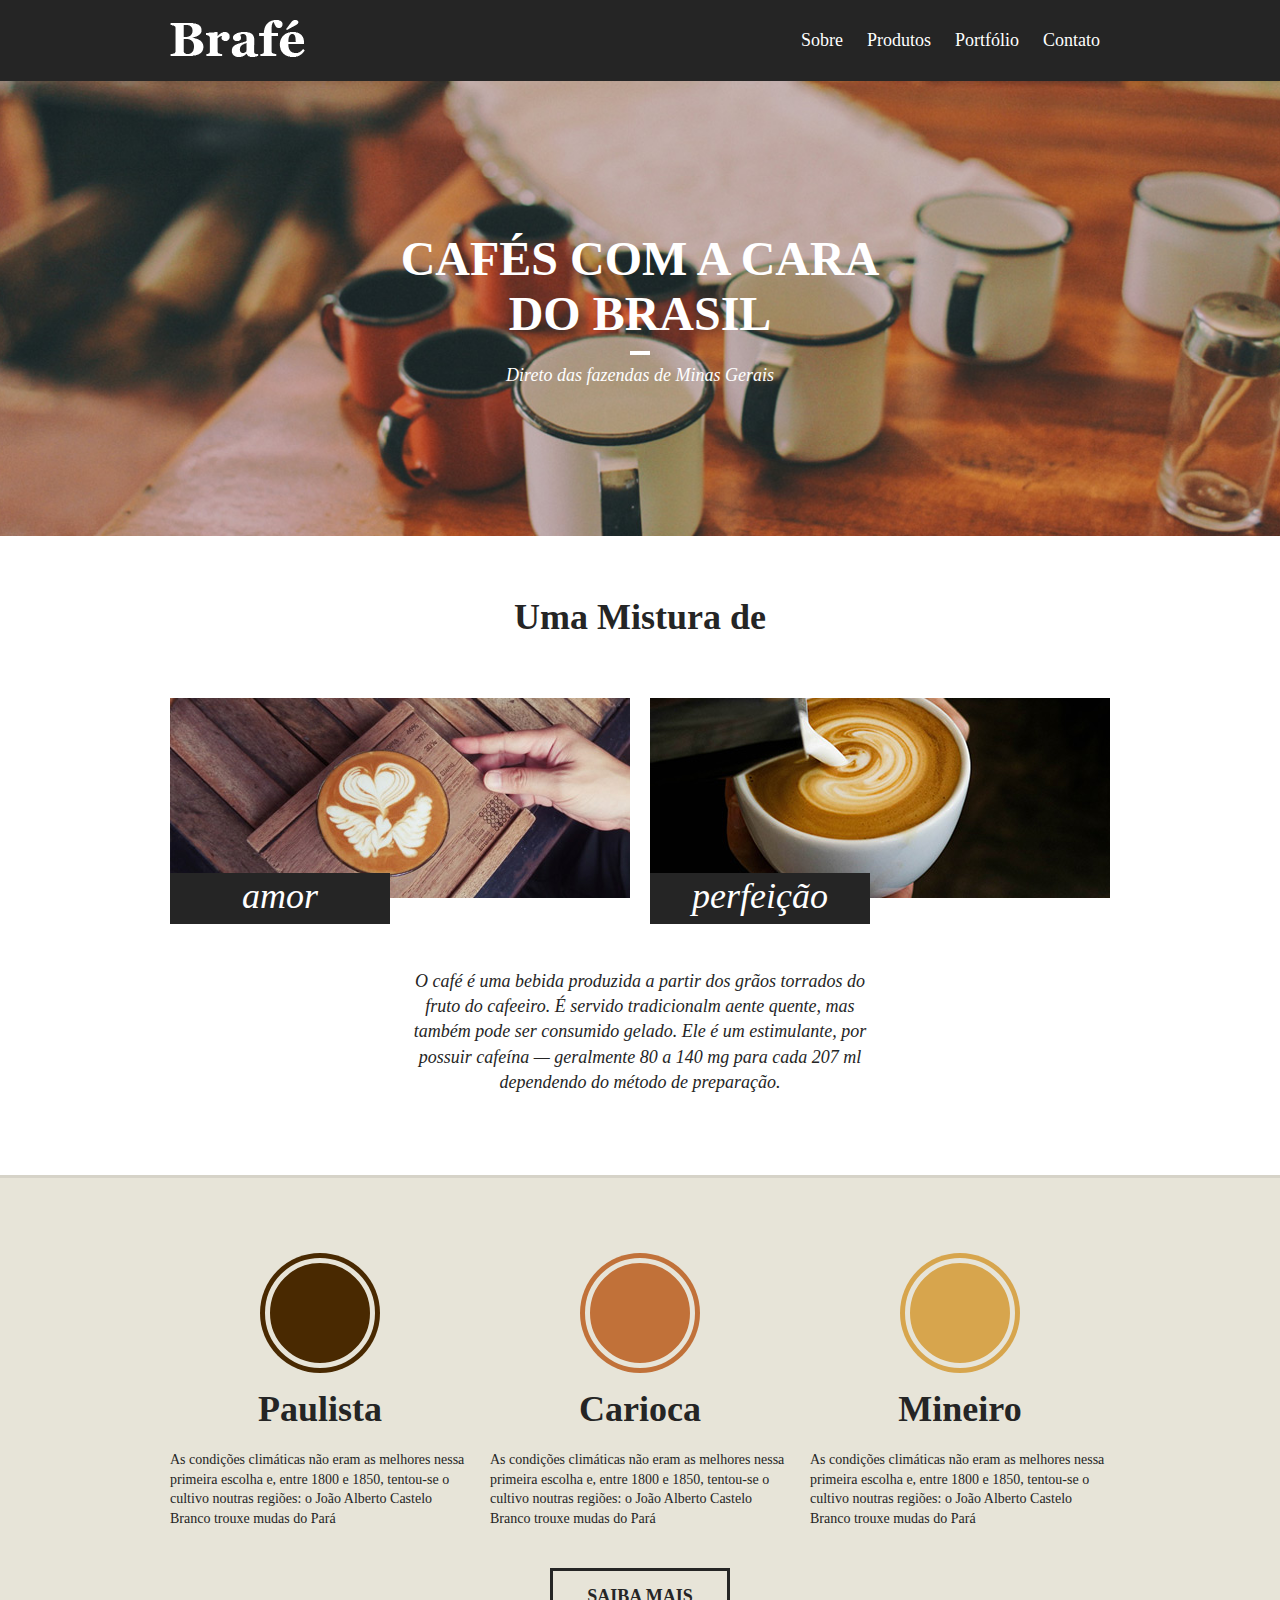
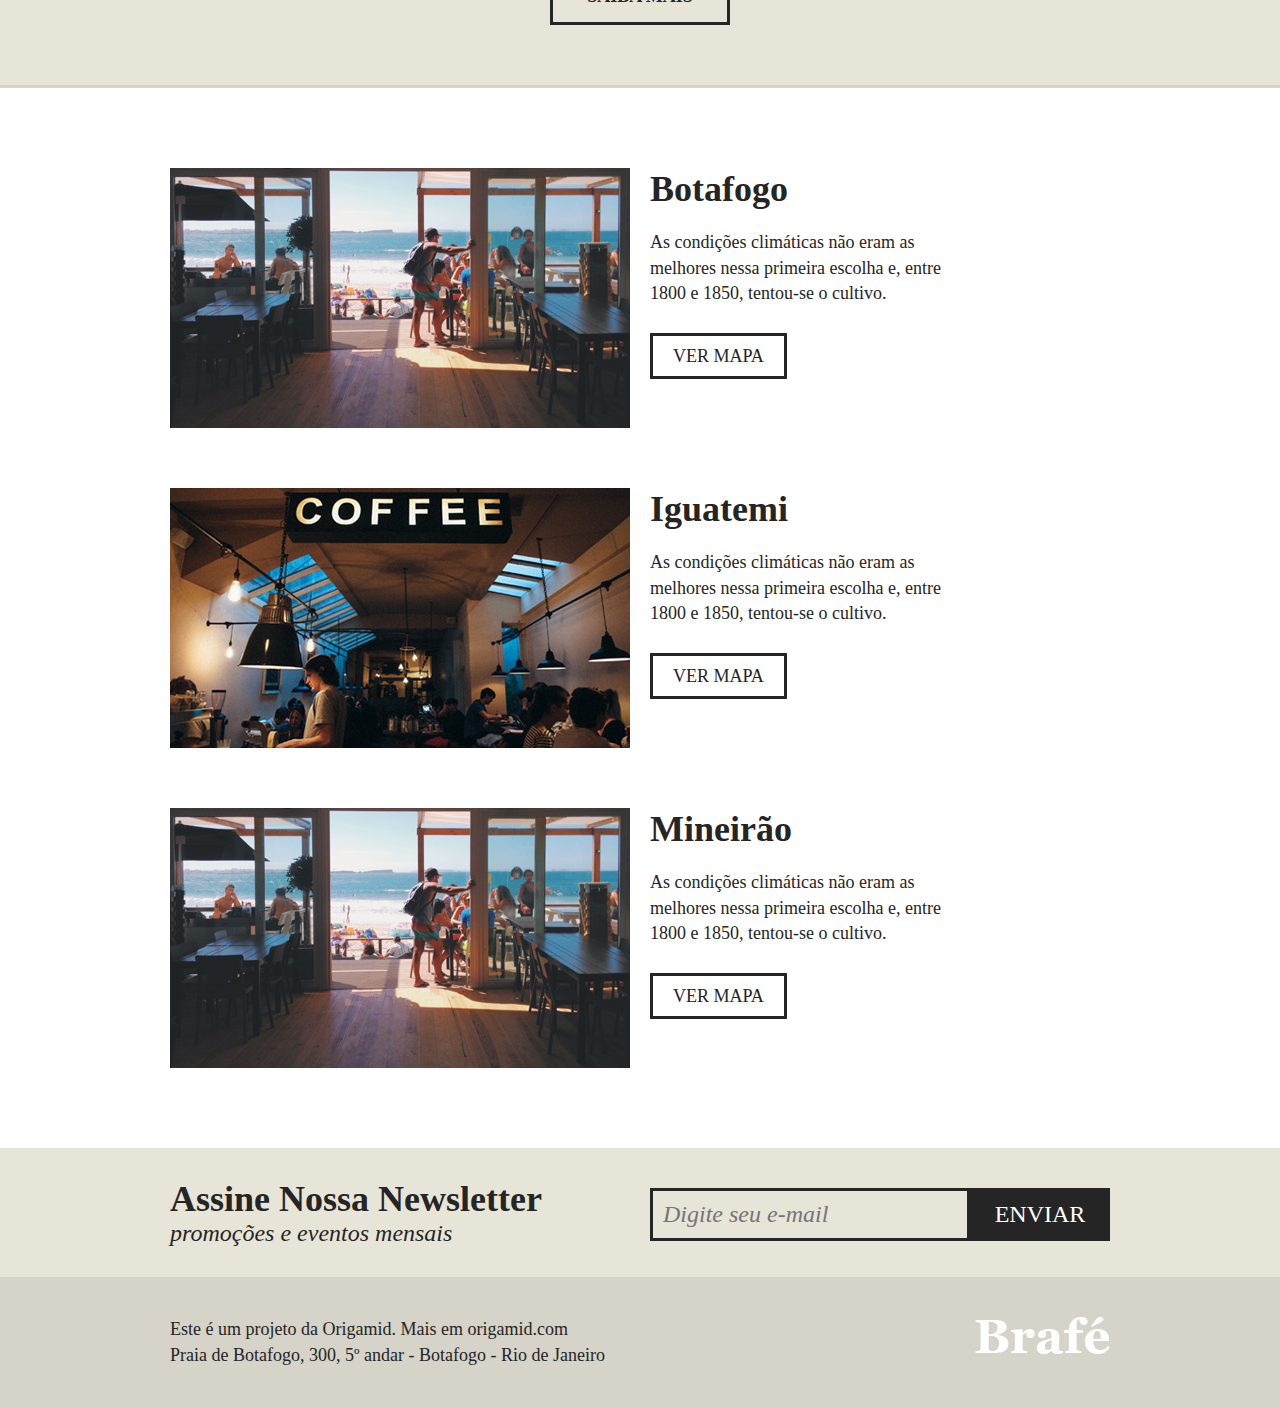
==== commit 7bb4cd54: "finalized responsive layout" ====
--- a/project2-web/index.html
+++ b/project2-web/index.html
@@ -1,34 +1,33 @@
 <!DOCTYPE html>
-<html lang="pt-br">
+<html>
 <head>
-    <meta charset="utf-8">
-    <meta name="viewport" content="width=device-width, initial-scale=1.0">
-    <link rel="stylesheet" type="text/css" href="css/style.css">
-    <title>Brafé 1</title>
+	<title>Brafé 1</title>
+	<meta charset="utf-8">
+	<meta name="viewport" content="width=device-width, initial-scale=1, shrink-to-fit=no">
+	<link rel="stylesheet" type="text/css" href="css/style.css">
 </head>
 <body>
-    <header class="menu">
-        <div class="menu-container">
-            <a href="#" class="menu-logo">
-                <img src="img/brafe.png" alt="Brafé">
-            </a>
-            <nav class="menu-nav">
-                <ul>
-                    <li><a href="#">Sobre</a></li>
-                    <li><a href="#">Produtos</a></li>
-                    <li><a href="#">Portfólio</a></li>
-                    <li><a href="#">Contato</a></li>
-                </ul>
-            </nav>
-        </div>
-    </header>
-
-    <main class="intro">
-        <h1>Cafés com a cara<br>do Brasil</h1>
-        <p>Direto das fazendas de Minas Gerais</p>
-    </main>
-
-    <section class="sobre">
+	
+	<header class="menu">
+		<div class="menu-container">
+			<a class="menu-logo" href="#"><img src="img/brafe.png" alt="Brafé"></a>	
+			<nav class="menu-nav">
+				<ul>
+					<li><a href="#">Sobre</a></li>
+					<li><a href="#">Produtos</a></li>
+					<li><a href="#">Portfólio</a></li>
+					<li><a href="#">Contato</a></li>
+				</ul>
+			</nav>
+		</div>
+	</header>
+	
+	<main class="intro">
+		<h1>Cafés com a cara<br>do Brasil</h1>
+		<p>Direto das fazendas de Minas Gerais</p>
+	</main>
+	
+	<section class="sobre">
 		<h2>Uma Mistura de</h2>
 		<div class="sobre-container">
 			<div class="sobre-item">
@@ -40,78 +39,93 @@
 				<h3>perfeição</h3>
 			</div>
 		</div>
-		<p>O café é uma bebida produzida a partir dos grãos torrados do fruto do cafeeiro. É servido tradicionalmaente quente, mas também pode ser consumido gelado. Ele é um estimulante, por possuir cafeína — geralmente 80 a 140 mg para cada 207 ml dependendo do método de preparação.</p>
+		<p>O café é uma bebida produzida a partir dos grãos torrados do fruto do cafeeiro. É servido tradicionalm
+aente quente, mas também pode ser consumido gelado. Ele é um estimulante, por possuir cafeína — geralmente 80 a 140 mg para cada 207 ml dependendo do método de preparação.</p>
 	</section>
+	
+	<section class="produtos">
+		<div class="produtos-container">
+			<div class="produtos-item">
+				<h2 class="produtos-paulista">Paulista</h2>
+				<p>As condições climáticas não eram as melhores nessa primeira escolha e, entre 1800 e 1850, tentou-se o cultivo noutras regiões: o João Alberto Castelo Branco trouxe mudas do Pará</p>
+			</div>
+			<div class="produtos-item">
+				<h2 class="produtos-carioca">Carioca</h2>
+				<p>As condições climáticas não eram as melhores nessa primeira escolha e, entre 1800 e 1850, tentou-se o cultivo noutras regiões: o João Alberto Castelo Branco trouxe mudas do Pará</p>
+			</div>
+			<div class="produtos-item">
+				<h2 class="produtos-mineiro">Mineiro</h2>
+				<p>As condições climáticas não eram as melhores nessa primeira escolha e, entre 1800 e 1850, tentou-se o cultivo noutras regiões: o João Alberto Castelo Branco trouxe mudas do Pará</p>
+			</div>
+		</div>
+		<a class="produtos-btn" href="#">Saiba Mais</a>
+	</section>
+	
+	<section class="locais">
+		<div class="locais-item">
+			<img src="img/botafogo.jpg" alt="Brafé unidade Botafogo">
+			<div>
+				<h2>Botafogo</h2>
+				<p>As condições climáticas não eram as melhores nessa primeira escolha e, entre 1800 e 1850, tentou-se o cultivo.</p>
+				<a href="#">Ver Mapa</a>
+			</div>
+		</div>
+		
+		<div class="locais-item">
+			<img src="img/iguatemi.jpg" alt="Brafé unidade Iguatemi">
+			<div>
+				<h2>Iguatemi</h2>
+				<p>As condições climáticas não eram as melhores nessa primeira escolha e, entre 1800 e 1850, tentou-se o cultivo.</p>
+				<a href="#">Ver Mapa</a>
+			</div>
+		</div>
+		
+		<div class="locais-item">
+			<img src="img/botafogo.jpg" alt="Brafé unidade Mineirão">
+			<div>
+				<h2>Mineirão</h2>
+				<p>As condições climáticas não eram as melhores nessa primeira escolha e, entre 1800 e 1850, tentou-se o cultivo.</p>
+				<a href="#">Ver Mapa</a>
+			</div>
+		</div>
+	
+	</section>
+	
+	<section class="assine">
+		<div class="assine-container">
+			<div class="assine-info">
+				<h2>Assine Nossa Newsletter</h2>
+				<p>promoções e eventos mensais</p>
+			</div>
+			<form>
+				<label>E-mail</label>
+				<input type="text" placeholder="Digite seu e-mail">
+				<button type="submit">Enviar</button>
+			</form>
+		</div>
+	</section>
+	
+	<footer class="footer">
+		<div class="footer-container">
+			<p>Este é um projeto da Origamid. Mais em origamid.com<br>Praia de Botafogo, 300, 5º andar - Botafogo - Rio de Janeiro</p>
+			<img src="img/brafe.png" alt="Brafé">
+		</div>
+	</footer>
+	
+</body>
+</html>
 
-    <section class="produtos">
-        <div class="produtos-container">
-            <div class="produtos-item">
-                <h2 class="produtos-paulista">Paulista</h2>
-                <p>As condições climáticas não eram as melhores nessa primeira escolha e, entre 1800 e 1850, tentou-se o cultivo noutras regiões: o João Alberto Castelo Branco trouxe mudas do Pará</p>
-            </div>
-            <div class="produtos-item">
-                <h2 class="produtos-carioca">Carioca</h2>
-                <p>As condições climáticas não eram as melhores nessa primeira escolha e, entre 1800 e 1850, tentou-se o cultivo noutras regiões: o João Alberto Castelo Branco trouxe mudas do Pará</p>
-            </div>
-            <div class="produtos-item">
-                <h2 class="produtos-mineiro">Mineiro</h2>
-                <p>As condições climáticas não eram as melhores nessa primeira escolha e, entre 1800 e 1850, tentou-se o cultivo noutras regiões: o João Alberto Castelo Branco trouxe mudas do Pará</p>
-            </div>            
-        </div>
-        <a href="#" class="produtos-btn">Saiba Mais</a>
-    </section>
 
-    <section class="locais">
-        <div class="locais-item">
-            <img src="img/botafogo.jpg" alt="Brafé unidade Botafogo">
-            <div>
-                <h2>Botafogo</h2>
-                <p>As condições climáticas não eram as melhores nessa primeira escolha e, entre 1800 e 1850, tentou-se o cultivo.</p>
-                <a href="#">Ver Mapa</a>
-            </div>
-        </div>
 
-        <div class="locais-item">
-            <img src="img/iguatemi.jpg" alt="Brafé unidade Iguatemi">
-            <div>
-                <h2>Iguatemi</h2>
-                <p>As condições climáticas não eram as melhores nessa primeira escolha e, entre 1800 e 1850, tentou-se o cultivo.</p>
-                <a href="#">Ver Mapa</a>
-            </div>
-        </div>
-        
-        <div class="locais-item">
-            <img src="img/botafogo.jpg" alt="Brafé unidade Mineirão">
-            <div>
-                <h2>Mineirão</h2>
-                <p>As condições climáticas não eram as melhores nessa primeira escolha e, entre 1800 e 1850, tentou-se o cultivo.</p>
-                <a href="#">Ver Mapa</a>
-            </div>
-        </div>
-    </section>
 
-    <section class="assine">
-        <div class="assine-container">
-            <div class="assine-info">
-                <h2>Assine Nossa Newsletter</h2>
-                <p>promoções e eventos mensais</p>
-            </div>
-            <form action="">
-                <label for="E-mail">E-mail</label>
-                <input type="text" placeholder="Digite o seu e-mail">
-                <button type="submit">Enviar</button>
-            </form>
-        </div>
-    </section>
 
-    <footer class="footer">
-        <div class="footer-container">
-            <div>
-                <p>Este é um projeto da Origamid. Mais em origamid.com.<br>Praia de Botafogo, 300, 5º andar - Botafogo - Rio de Janeiro</p>
-                <img src="img/brafe.png" alt="Brafé">
-            </div>
-        </div>
-    </footer>
 
-</body>
-</html>+
+
+
+
+
+
+
+
+
--- a/project2-web/css/style.css
+++ b/project2-web/css/style.css
@@ -65,6 +65,13 @@
 }
 
 @media (max-width: 739px) {
+    .menu {
+        text-align: center;
+    }
+    a.menu-logo {
+        float: none;
+        margin: 0 auto;
+    }
 	.menu-nav {
 		float: none;
 		clear: both;
@@ -326,6 +333,25 @@
 	border: 3px solid;
 	color: #252525;
 	padding: 10px 20px;
+}
+
+@media (min-width: 740px) and (max-width: 980px) {
+    .locais {
+        max-width: 720px;
+    }
+    .locais-item > div, .locais-item img {
+        width: 340px;
+    }
+}
+
+@media (max-width: 739px) {
+    .locais {
+        max-width: 300px;
+    }
+    .locais-item > div, .locais-item img {
+        width: 300px;
+        margin: 0px;
+    }
 }
 
 /* Assine */
@@ -394,6 +420,25 @@
 	cursor: pointer;
 }
 
+@media (min-width: 740px) and (max-width: 980px) {
+    .assine-container {
+        max-width: 720px;
+    }
+    .assine-info, .assine form, .assine input  {
+        width: 340px;
+    }
+}
+
+@media (max-width: 739px) {             
+    .assine-container {
+    max-width: 300px;
+    }    
+    .assine-info, .assine form, .assine input  {
+        width: 300px;
+        margin: 10px 0 0 0;
+    }
+}
+
 /*Footer*/
 
 .footer {
@@ -426,13 +471,28 @@
 }
 
 
-
-
-
-
-
-
-
-
-
-
+@media (max-width: 739px) {             
+    .footer-container {
+    max-width: 300px;
+    }    
+    .footer p {
+        float: none;
+        margin: 0px;
+    }
+    .footer img  {
+        float: none;
+        margin: 20px 0;
+    }
+}
+
+
+
+
+
+
+
+
+
+
+
+
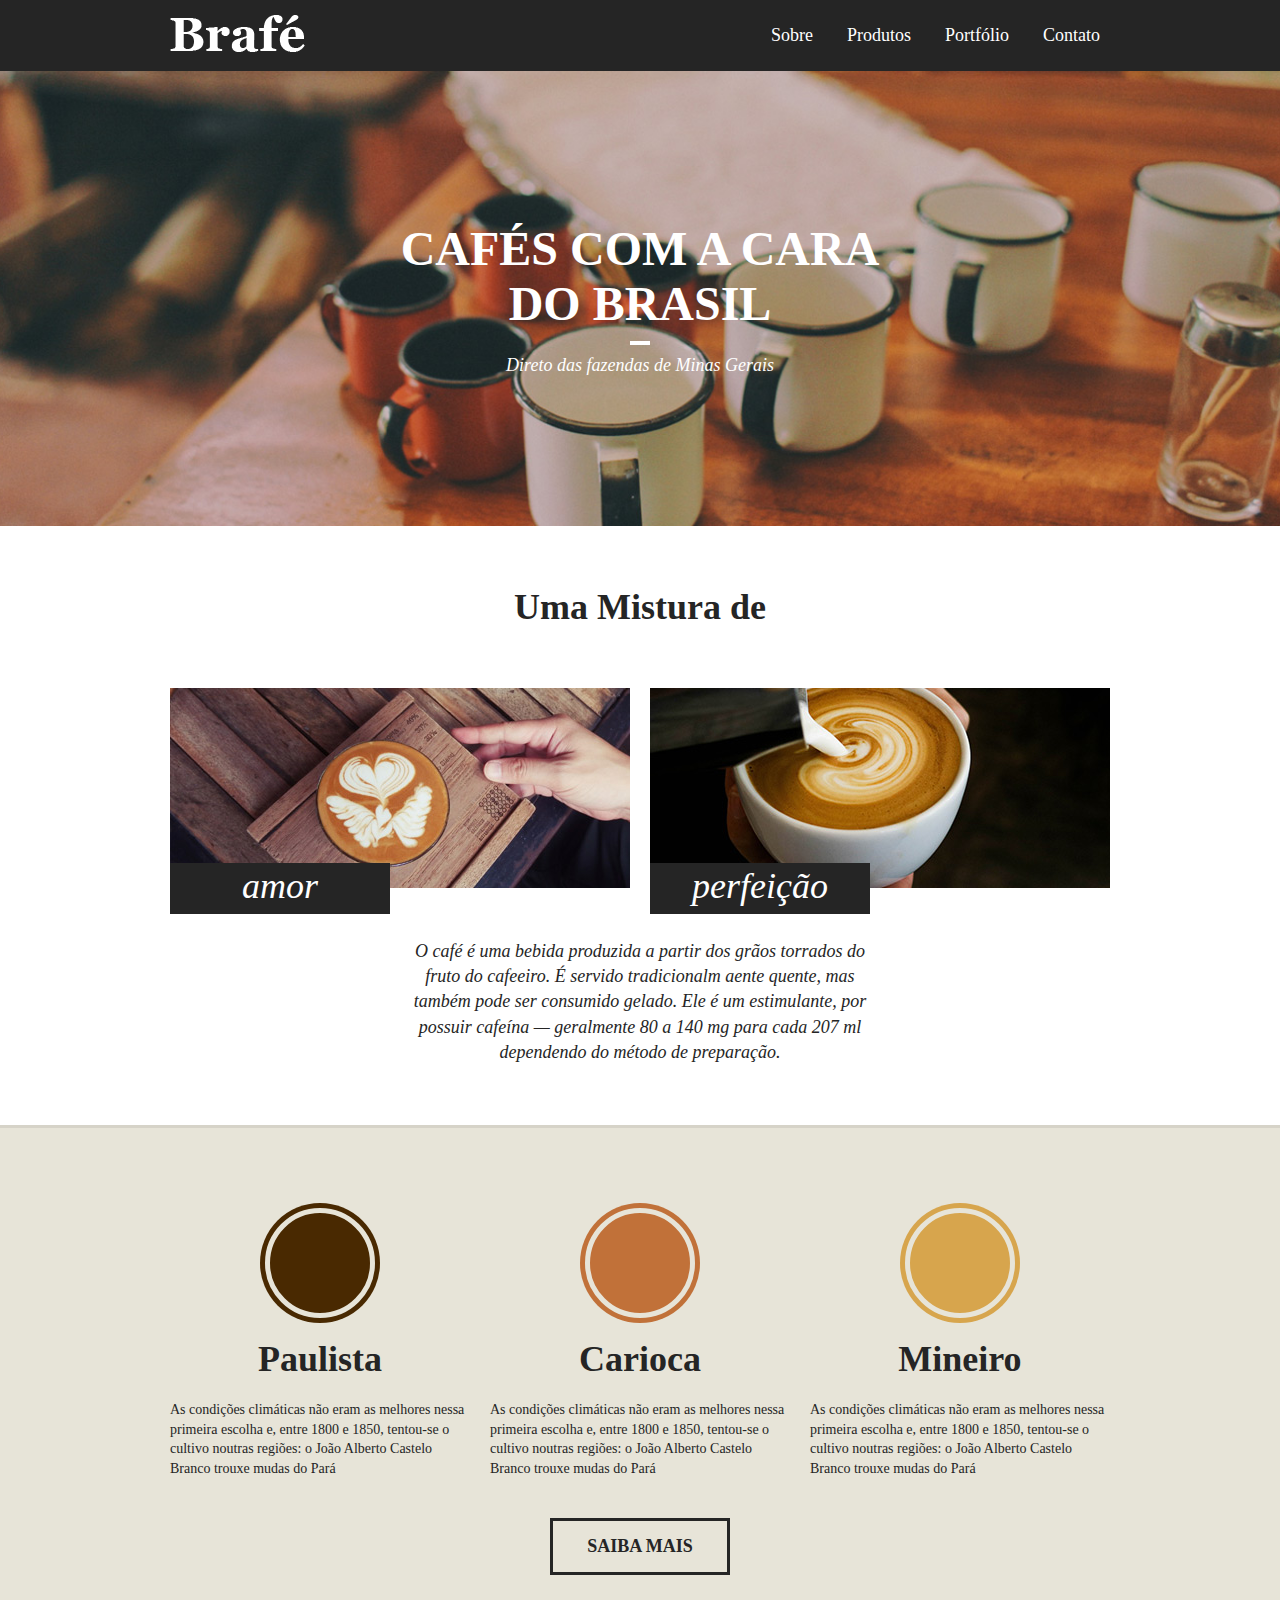
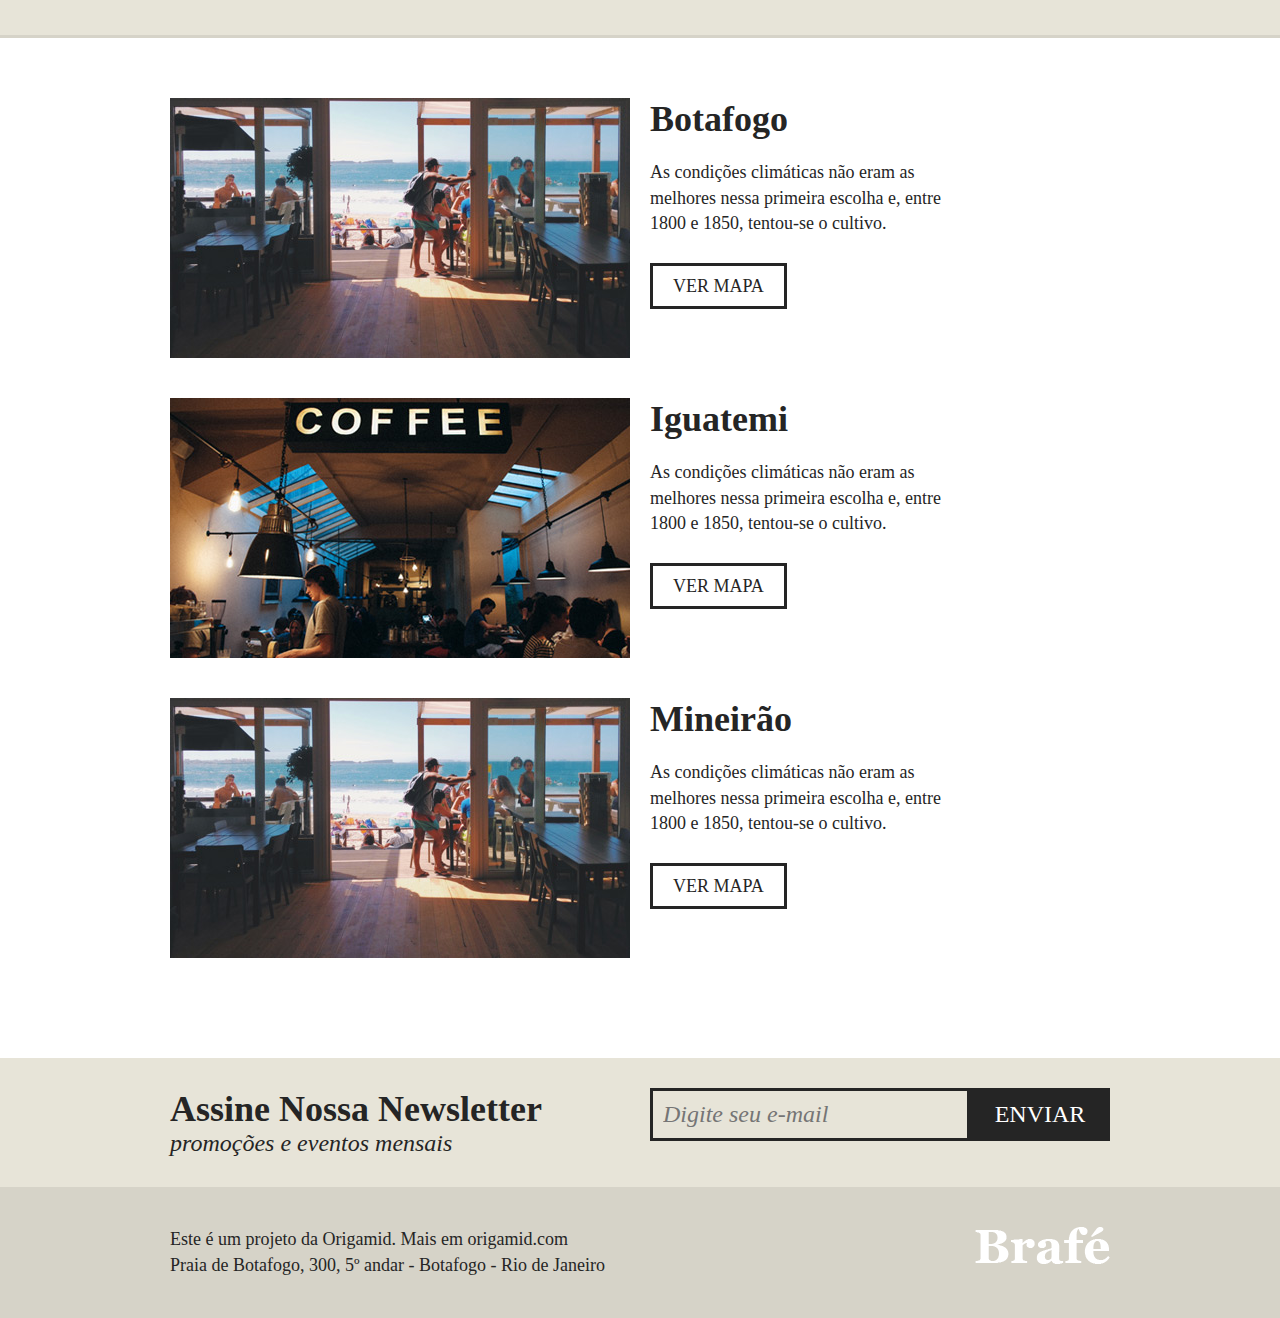
==== commit f97dadd0: "html change" ====
--- a/project2-web/index.html
+++ b/project2-web/index.html
@@ -4,14 +4,15 @@
 	<title>Brafé 1</title>
 	<meta charset="utf-8">
 	<meta name="viewport" content="width=device-width, initial-scale=1, shrink-to-fit=no">
+	<link rel="stylesheet" type="text/css" href="css/grid.css">
 	<link rel="stylesheet" type="text/css" href="css/style.css">
 </head>
 <body>
 	
 	<header class="menu">
-		<div class="menu-container">
-			<a class="menu-logo" href="#"><img src="img/brafe.png" alt="Brafé"></a>	
-			<nav class="menu-nav">
+		<div class="container">
+			<a class="menu-logo grid-4" href="#"><img src="img/brafe.png" alt="Brafé"></a>	
+			<nav class="menu-nav grid-8">
 				<ul>
 					<li><a href="#">Sobre</a></li>
 					<li><a href="#">Produtos</a></li>
@@ -29,12 +30,12 @@
 	
 	<section class="sobre">
 		<h2>Uma Mistura de</h2>
-		<div class="sobre-container">
-			<div class="sobre-item">
+		<div class="container">
+			<div class="sobre-item grid-6">
 				<img src="img/cafe-1.jpg">
 				<h3>amor</h3>
 			</div>
-			<div class="sobre-item">
+			<div class="sobre-item grid-6">
 				<img src="img/cafe-2.jpg">
 				<h3>perfeição</h3>
 			</div>
@@ -44,16 +45,16 @@
 	</section>
 	
 	<section class="produtos">
-		<div class="produtos-container">
-			<div class="produtos-item">
+		<div class="container">
+			<div class="produtos-item grid-4">
 				<h2 class="produtos-paulista">Paulista</h2>
 				<p>As condições climáticas não eram as melhores nessa primeira escolha e, entre 1800 e 1850, tentou-se o cultivo noutras regiões: o João Alberto Castelo Branco trouxe mudas do Pará</p>
 			</div>
-			<div class="produtos-item">
+			<div class="produtos-item grid-4">
 				<h2 class="produtos-carioca">Carioca</h2>
 				<p>As condições climáticas não eram as melhores nessa primeira escolha e, entre 1800 e 1850, tentou-se o cultivo noutras regiões: o João Alberto Castelo Branco trouxe mudas do Pará</p>
 			</div>
-			<div class="produtos-item">
+			<div class="produtos-item grid-4">
 				<h2 class="produtos-mineiro">Mineiro</h2>
 				<p>As condições climáticas não eram as melhores nessa primeira escolha e, entre 1800 e 1850, tentou-se o cultivo noutras regiões: o João Alberto Castelo Branco trouxe mudas do Pará</p>
 			</div>
@@ -62,27 +63,33 @@
 	</section>
 	
 	<section class="locais">
-		<div class="locais-item">
-			<img src="img/botafogo.jpg" alt="Brafé unidade Botafogo">
-			<div>
+		<div class="locais-item container">
+			<div class="grid-6">
+				<img src="img/botafogo.jpg" alt="Brafé unidade Botafogo">
+			</div>
+			<div class="grid-6">
 				<h2>Botafogo</h2>
 				<p>As condições climáticas não eram as melhores nessa primeira escolha e, entre 1800 e 1850, tentou-se o cultivo.</p>
 				<a href="#">Ver Mapa</a>
 			</div>
 		</div>
 		
-		<div class="locais-item">
-			<img src="img/iguatemi.jpg" alt="Brafé unidade Iguatemi">
-			<div>
+		<div class="locais-item container">
+			<div class="grid-6">					
+				<img src="img/iguatemi.jpg" alt="Brafé unidade Iguatemi">
+			</div>
+			<div class="grid-6">
 				<h2>Iguatemi</h2>
 				<p>As condições climáticas não eram as melhores nessa primeira escolha e, entre 1800 e 1850, tentou-se o cultivo.</p>
 				<a href="#">Ver Mapa</a>
 			</div>
 		</div>
 		
-		<div class="locais-item">
-			<img src="img/botafogo.jpg" alt="Brafé unidade Mineirão">
-			<div>
+		<div class="locais-item container">
+			<div class="grid-6">
+				<img src="img/botafogo.jpg" alt="Brafé unidade Mineirão">
+			</div>
+			<div class="grid-6">
 				<h2>Mineirão</h2>
 				<p>As condições climáticas não eram as melhores nessa primeira escolha e, entre 1800 e 1850, tentou-se o cultivo.</p>
 				<a href="#">Ver Mapa</a>
@@ -92,12 +99,12 @@
 	</section>
 	
 	<section class="assine">
-		<div class="assine-container">
-			<div class="assine-info">
+		<div class="container">
+			<div class="assine-info grid-6">
 				<h2>Assine Nossa Newsletter</h2>
 				<p>promoções e eventos mensais</p>
 			</div>
-			<form>
+			<form class="grid-6">
 				<label>E-mail</label>
 				<input type="text" placeholder="Digite seu e-mail">
 				<button type="submit">Enviar</button>
@@ -106,9 +113,11 @@
 	</section>
 	
 	<footer class="footer">
-		<div class="footer-container">
-			<p>Este é um projeto da Origamid. Mais em origamid.com<br>Praia de Botafogo, 300, 5º andar - Botafogo - Rio de Janeiro</p>
-			<img src="img/brafe.png" alt="Brafé">
+		<div class="container">
+			<p class="grid-8">Este é um projeto da Origamid. Mais em origamid.com<br>Praia de Botafogo, 300, 5º andar - Botafogo - Rio de Janeiro</p>
+			<div class="grid-4">
+				<img src="img/brafe.png" alt="Brafé">
+			</div>
 		</div>
 	</footer>
 	
--- a/project2-web/css/grid.css
+++ b/project2-web/css/grid.css
@@ -0,0 +1,68 @@
+.container {
+	max-width: 960px;
+	margin: 0 auto;
+}
+
+.container::after, .container::before {
+	content: '';
+	display: table;
+	clear: both;
+}
+
+.grid-1, .grid-2, .grid-3, .grid-4, .grid-5, .grid-6, .grid-7, .grid-8, .grid-9, .grid-10, .grid-11, .grid-12 {
+	margin-left: 10px;
+	margin-right: 10px;
+	float: left;
+	display: block;
+	min-height: 1px;
+}
+
+.grid-1 {
+	width: calc(8.333% - 20px);
+}
+.grid-2 {
+	width: calc(16.666% - 20px);
+}
+.grid-3 {
+	width: calc(25% - 20px);
+}
+.grid-4 {
+	width: calc(33.333% - 20px);
+}
+.grid-5 {
+	width: calc(41.666% - 20px);
+}
+.grid-6 {
+	width: calc(50% - 20px);
+}
+.grid-7 {
+	width: calc(58.333% - 20px);
+}
+.grid-8 {
+	width: calc(66.666% - 20px);
+}
+.grid-9 {
+	width: calc(75% - 20px);
+}
+.grid-10 {
+	width: calc(83.333% - 20px);
+}
+.grid-11 {
+	width: calc(91.666% - 20px);
+}
+.grid-12 {
+	width: calc(100% - 20px);
+}
+
+@media (max-width: 739px) {
+	.container {
+		max-width: 300px;
+	}
+
+	.grid-1, .grid-2, .grid-3, .grid-4, .grid-5, .grid-6, .grid-7, .grid-8, .grid-9, .grid-10, .grid-11, .grid-12 {
+		width: 100%;
+		margin-left: 0px;
+		margin-right: 0px;
+		float: none;
+	}
+}--- a/project2-web/css/style.css
+++ b/project2-web/css/style.css
@@ -1,12 +1,3 @@
-/*
-Breakpoints
-
-960
-
-740
-
-*/
-
 /* Reset */
 
 body, h1, h2, h3, p, ul {
@@ -23,58 +14,42 @@
 	box-sizing: border-box;
 }
 
+img {
+	max-width: 100%;
+	display: block;
+}
+
 /* Menu */
 
 .menu {
 	background: #252525;
-	padding: 20px 0;
-}
-
-.menu-container {
-	max-width: 960px;
-	margin: 0 auto;
-}
-
-.menu-container::after, .menu-container::before {
-	content: '';
-	display: table;
-	clear: both;
-}
-
-a.menu-logo {
-	display: block;
-	float: left;
+	padding: 15px 0;
+}
+
+.menu-nav ul {
+	float: right;
+}
+
+.menu-nav ul li {
+	display: inline-block;
+}
+
+.menu-nav a {
+	text-decoration: none;
+	color: #fff;
+	font-size: 1.125em;
+	display: block;
+	padding: 10px;
 	margin-left: 10px;
 }
 
-.menu-nav {
-	float: right;
-	margin-right: 10px;
-}
-
-.menu-nav li {
-	display: inline-block;
-}
-
-.menu-nav a {
-	display: block;
-	padding: 10px;
-	text-decoration: none;
-	color: #fff;
-	font-size: 1.125em;
-}
-
 @media (max-width: 739px) {
-    .menu {
-        text-align: center;
-    }
-    a.menu-logo {
-        float: none;
-        margin: 0 auto;
-    }
-	.menu-nav {
+	.menu-nav ul {
 		float: none;
-		clear: both;
+	}
+	.menu-nav ul li a {
+		margin-left: 0px;
+		padding: 10px 8px 10px 0px;
 	}
 }
 
@@ -83,9 +58,9 @@
 .intro {
 	background: url('../img/bg-intro.jpg') no-repeat center center;
 	background-size: cover;
+	color: #fff;
 	padding: 150px 0;
 	text-align: center;
-	color: #fff;
 }
 
 .intro h1 {
@@ -109,7 +84,11 @@
 
 @media (max-width: 739px) {
 	.intro {
-		padding: 60px 0;
+		padding: 40px 0;
+	}
+	.menu-nav ul li a {
+		margin-left: 0px;
+		padding: 10px 8px 10px 0px;
 	}
 }
 
@@ -119,106 +98,52 @@
 	padding: 60px 0;
 }
 
-.sobre-container {
-	max-width: 960px;
-	margin: 0 auto;
-}
-
-.sobre-container::after, .sobre-container::before {
-	content: '';
-	display: table;
-	clear: both;
-}
-
 .sobre h2 {
-	text-align: center;
-	font-size: 2.25em;
+	font-size: 2.25em;
+	text-align: center;
 	margin-bottom: 60px;
-}
-
-.sobre-item {
-	width: 460px;
-	float: left;
-	margin: 0 10px;
-}
-
-.sobre-item img {
-	display: block;
-	max-width: 100%;
 }
 
 .sobre-item h3 {
 	font-size: 2.25em;
 	line-height: 1em;
 	background: #252525;
+	color: #fff;
+	font-style: italic;
+	font-weight: normal;
+	text-align: center;
+	position: relative;
 	width: 220px;
-	color: #fff;
-	font-style: italic;
-	font-weight: normal;
-	text-align: center;
 	padding: 5px 0 10px 0;
 	top: -25px;
-	position: relative;
 }
 
 .sobre > p {
 	font-size: 1.125em;
 	line-height: 1.4em;
 	font-style: italic;
-	text-align: center;
-	margin: 20px auto;
 	max-width: 460px;
-}
-
-@media (min-width: 740px) and (max-width: 980px) {
-	.sobre-container {
-		max-width: 720px;
-	}
-	.sobre-item {
-		width: 340px;
-	}
-}
-
-@media (max-width: 739px) {
-	.sobre-container {
-		max-width: 300px;
-	}
-	.sobre-item {
-		width: 300px;
-		margin: 0 auto;
-	}
+	margin: 0 auto;
+	text-align: center;
 }
 
 /* Produtos */
 
 .produtos {
 	background: #e7e4d8;
-	padding: 60px 0;
 	border-top: 3px solid #d6d3c8;
 	border-bottom: 3px solid #d6d3c8;
-}
-
-.produtos-container {
-	max-width: 960px;
-	margin: 0 auto;
-}
-
-.produtos-container::before, .produtos-container::after {
-	content: '';
-	display: table;
-	clear: both;
+	padding: 60px 0;
 }
 
 .produtos-item {
-	width: 300px;
-	float: left;
-	margin: 0 10px 20px 10px;
+	margin-bottom: 40px;
 }
 
 .produtos-item h2 {
-	text-align: center;
-	font-size: 2.25em;
-	margin-bottom: 20px;
+	font-size: 2.25em;
+	text-align: center;
+	margin-bottom: 20px
 }
 
 .produtos-item h2::before {
@@ -228,9 +153,9 @@
 	height: 100px;
 	background: currentColor;
 	border-radius: 50%;
-	margin: 20px auto;
 	border: 5px solid #e7e4d8;
 	box-shadow: 0 0 0 5px currentColor;
+	margin: 20px auto;
 }
 
 h2.produtos-paulista::before {
@@ -251,67 +176,27 @@
 }
 
 .produtos-btn {
-	width: 180px;
 	border: 3px solid #252525;
 	color: #252525;
 	text-decoration: none;
-	display: block;
-	margin: 20px auto 0 auto;
 	text-align: center;
 	font-size: 1.125em;
 	font-weight: bold;
 	text-transform: uppercase;
+	display: block;
+	width: 180px;
 	padding: 15px 0;
-}
-
-@media (min-width: 740px) and (max-width: 980px) {
-	.produtos-container {
-		max-width: 720px;
-	}
-	.produtos-item {
-		width: 220px;
-	}
-}
-
-@media (max-width: 739px) {
-	.produtos-container {
-		max-width: 300px;
-	}
-	.produtos-item {
-		margin: 0 auto 20px auto;
-	}
+	margin: 0 auto;
 }
 
 /* Locais */
 
 .locais {
-	max-width: 960px;
-	margin: 0 auto;
-	padding: 20px 0;
+	padding: 60px 0;
 }
 
 .locais-item {
-	clear: both;
-	margin: 60px auto;
-}
-
-.locais-item::after, .locais-item::before {
-	display: table;
-	content: '';
-	clear: both;
-}
-
-.locais-item img {
-	width: 460px;
-	display: block;
-	float: left;
-	margin: 0 10px;
-}
-
-.locais-item > div {
-	width: 460px;
-	float: left;
-	margin: 0 10px;
+	margin-bottom: 40px;
 }
 
 .locais-item h2 {
@@ -335,25 +220,6 @@
 	padding: 10px 20px;
 }
 
-@media (min-width: 740px) and (max-width: 980px) {
-    .locais {
-        max-width: 720px;
-    }
-    .locais-item > div, .locais-item img {
-        width: 340px;
-    }
-}
-
-@media (max-width: 739px) {
-    .locais {
-        max-width: 300px;
-    }
-    .locais-item > div, .locais-item img {
-        width: 300px;
-        margin: 0px;
-    }
-}
-
 /* Assine */
 
 .assine {
@@ -361,23 +227,6 @@
 	padding: 30px 0;
 }
 
-.assine-container {
-	max-width: 960px;
-	margin: 0 auto;
-}
-
-.assine-container::after, .assine-container::before {
-	content: '';
-	display: table;
-	clear: both;
-}
-
-.assine-info {
-	width: 460px;
-	margin: 0 10px;
-	float: left;
-}
-
 .assine-info h2 {
 	font-size: 2.25em;
 }
@@ -387,23 +236,17 @@
 	font-style: italic;
 }
 
-.assine form {
-	width: 460px;
-	margin: 10px 10px 0 10px;
-	float: left;
-}
-
 .assine form label {
 	display: none;
 }
 
 .assine input {
-	width: 320px;
 	border: 3px solid #252525;
 	background: none;
 	font-size: 1.5em;
 	font-style: italic;
 	font-family: Georgia, serif;
+	width: calc(100% - 140px);
 	padding: 10px;
 	float: left;
 }
@@ -414,29 +257,10 @@
 	font-family: Georgia, serif;
 	text-transform: uppercase;
 	font-size: 1.5em;
+	color: #fff;
+	cursor: pointer;
 	width: 140px;
 	padding: 13px 0;
-	color: #fff;
-	cursor: pointer;
-}
-
-@media (min-width: 740px) and (max-width: 980px) {
-    .assine-container {
-        max-width: 720px;
-    }
-    .assine-info, .assine form, .assine input  {
-        width: 340px;
-    }
-}
-
-@media (max-width: 739px) {             
-    .assine-container {
-    max-width: 300px;
-    }    
-    .assine-info, .assine form, .assine input  {
-        width: 300px;
-        margin: 10px 0 0 0;
-    }
 }
 
 /*Footer*/
@@ -446,53 +270,18 @@
 	padding: 40px 0;
 }
 
-.footer-container {
-	max-width: 960px;
-	margin: 0 auto;
-}
-
-.footer-container::after, .footer-container::before {
-	content: '';
-	display: table;
-	clear: both;
-}
-
-.footer p {
-	float: left;
-	margin: 0 10px;
-	font-size: 1.125em;
-	line-height: 1.4em;
-}
-
 .footer img {
 	float: right;
-	margin: 0 10px;
-	display: block;
-}
-
-
-@media (max-width: 739px) {             
-    .footer-container {
-    max-width: 300px;
-    }    
-    .footer p {
-        float: none;
-        margin: 0px;
-    }
-    .footer img  {
-        float: none;
-        margin: 20px 0;
-    }
-}
-
-
-
-
-
-
-
-
-
-
-
-
+}
+
+.footer p {
+	font-size: 1.125em;
+	line-height: 1.4em;
+}
+
+@media (max-width: 739px) {
+	.footer img {
+		float: none;
+		margin-top: 20px;
+	}
+}